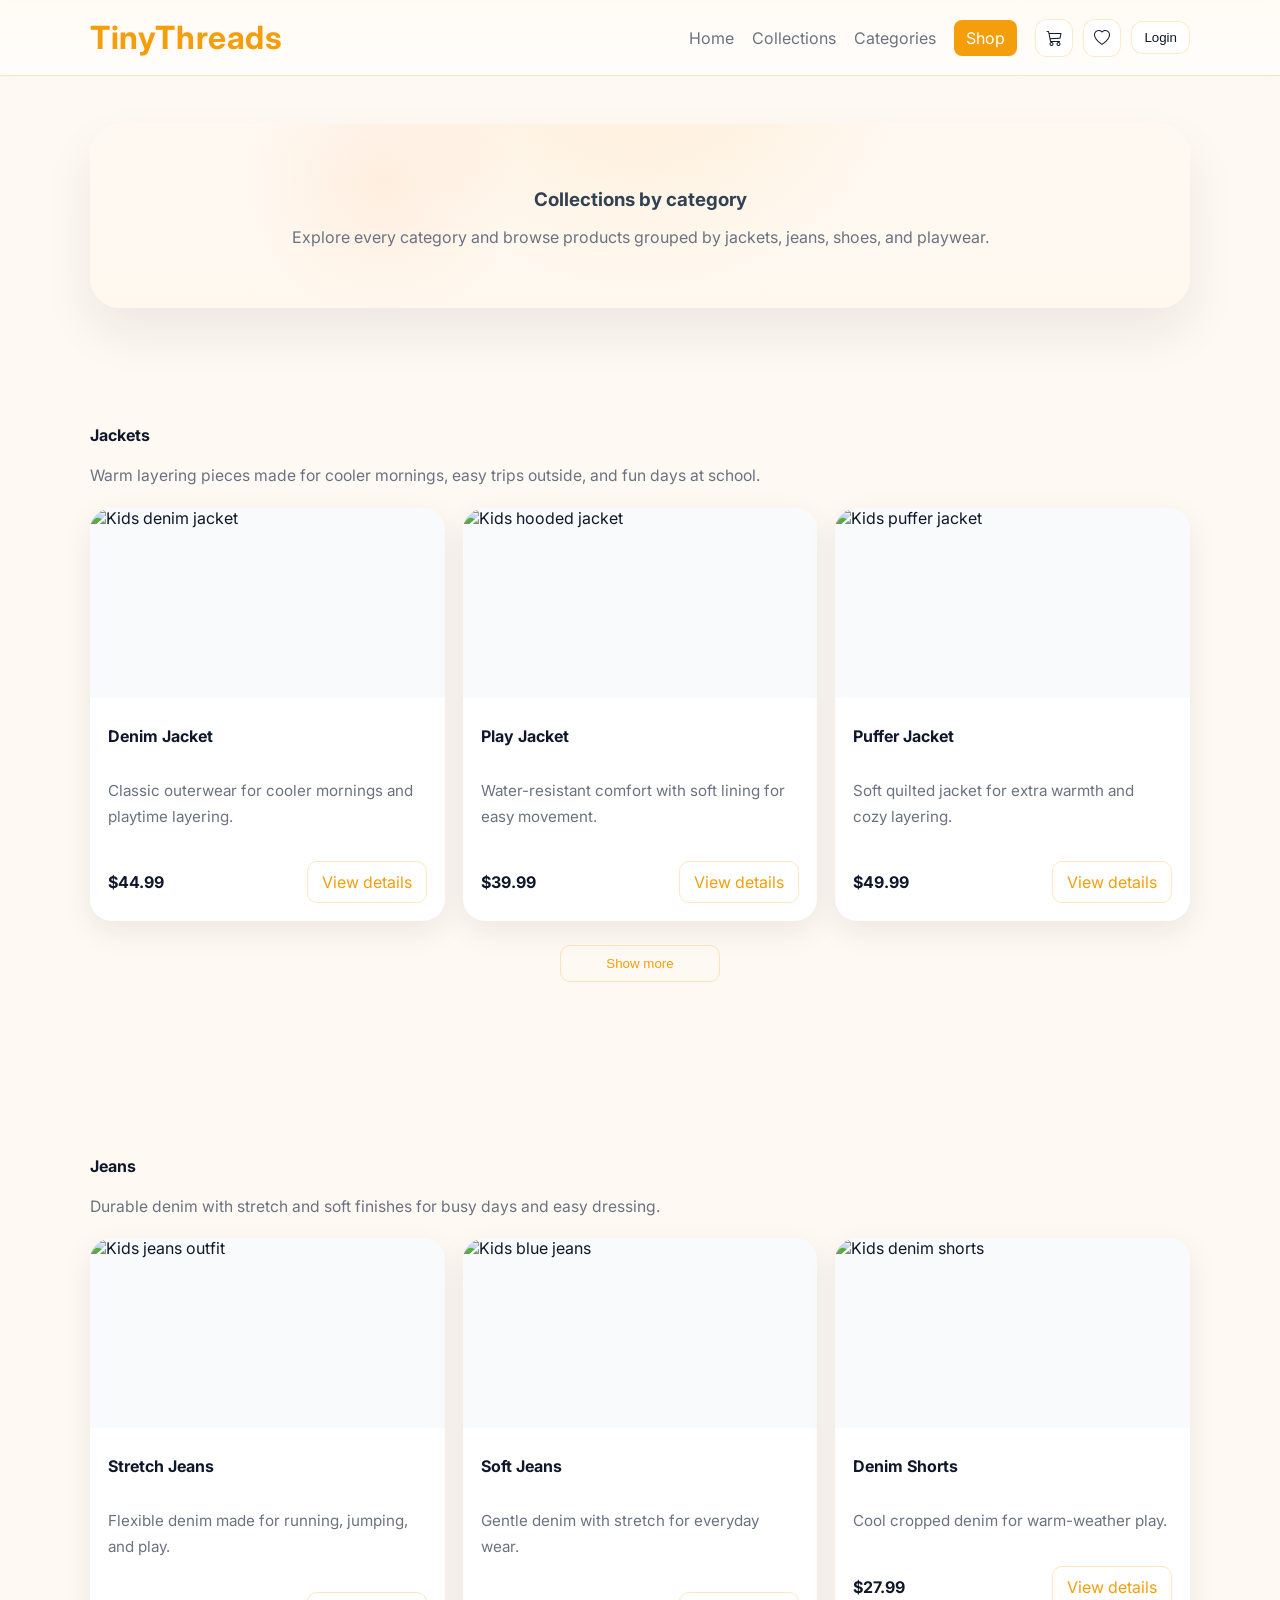
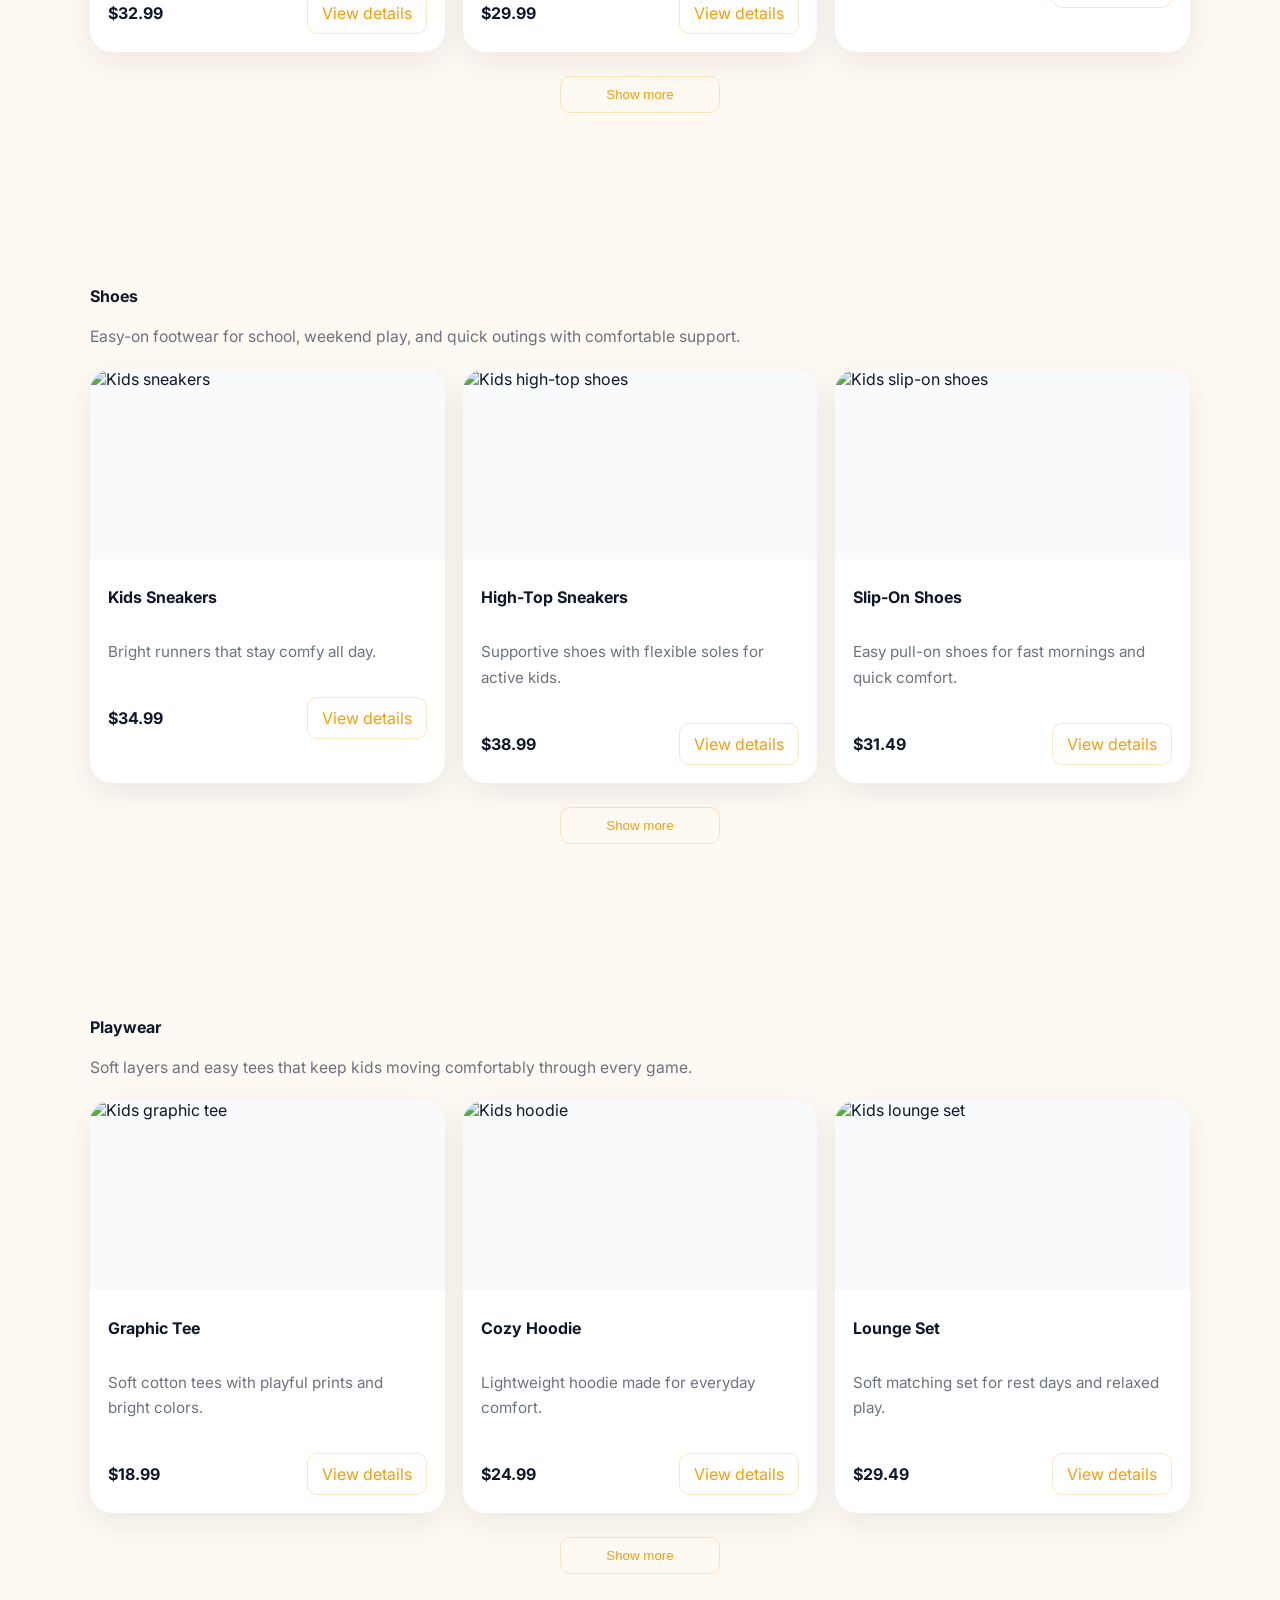
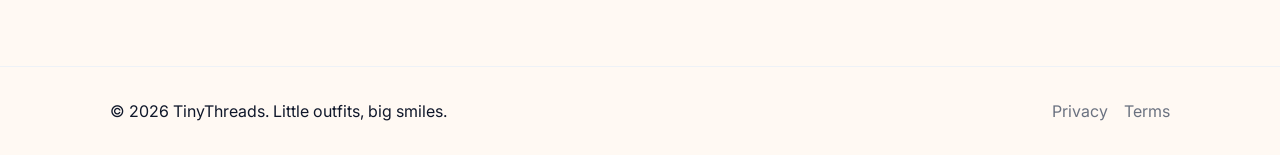
==== collections.html @ e45369ea "collections" ====
<!DOCTYPE html>
<html lang="en">
<head>
    <meta charset="UTF-8">
    <meta name="viewport" content="width=device-width, initial-scale=1.0">
    <title>TinyThreads | Collections</title>
    <link rel="preconnect" href="https://fonts.googleapis.com">
    <link rel="preconnect" href="https://fonts.gstatic.com" crossorigin>
    <link rel="stylesheet" href="styles.css">
    <link href="https://fonts.googleapis.com/css2?family=Inter:wght@300;400;600;700&display=swap" rel="stylesheet">
    <link rel="stylesheet" href="https://cdn.jsdelivr.net/npm/bootstrap-icons@1.11.3/font/bootstrap-icons.css">
</head>
<body>
    <header class="site-header">
        <div class="container header-inner">
            <h1 class="brand"><a href="index.html">TinyThreads</a></h1>
            <button class="nav-toggle" aria-controls="site-nav" aria-expanded="false" aria-label="Toggle menu">
                <span class="bar"></span>
                <span class="bar"></span>
                <span class="bar"></span>
            </button>
            <nav id="site-nav" class="nav" role="navigation">
                <a href="index.html">Home</a>
                <a href="collections.html">Collections</a>
                <a href="index.html#categories">Categories</a>
                <a href="index.html#contact" class="cta">Shop</a>
                <div class="nav-actions">
                    <button id="cartButton" class="icon-btn" type="button" aria-label="Open cart">
                        <i class="bi bi-cart3 icon" aria-hidden="true"></i>
                        <span class="badge" id="cartCount">0</span>
                    </button>
                    <button id="favoriteButton" class="icon-btn" type="button" aria-label="Open favorites">
                        <i class="bi bi-heart icon" aria-hidden="true"></i>
                        <span class="badge" id="favoriteCount">0</span>
                    </button>
                    <div class="auth-dropdown">
                        <button id="authButton" class="icon-btn" type="button" aria-label="Sign in" aria-haspopup="true" aria-expanded="false">
                            <span id="authLabel">Login</span>
                            <i class="bi bi-chevron-down dropdown-arrow hidden" id="authChevron" aria-hidden="true"></i>
                        </button>
                        <div id="authMenu" class="auth-menu hidden">
                            <button type="button" id="logoutNavButton" class="auth-menu-item">Logout</button>
                        </div>
                    </div>
                </div>
            </nav>
        </div>
    </header>
    <main>
        <section class="container section collection-hero">
            <div class="section-intro section-intro-center">
                <h3 class="section-title">Collections by category</h3>
                <p>Explore every category and browse products grouped by jackets, jeans, shoes, and playwear.</p>
            </div>
        </section>
        <section class="container section collection-category" id="jackets">
            <h4>Jackets</h4>
            <p class="category-description">Warm layering pieces made for cooler mornings, easy trips outside, and fun days at school.</p>
            <!-- <p class="category-note">Showing 3 of 4 best-selling jackets. Tap “Show more” to explore the full collection.</p> -->
            <div class="cards grid-3 category-grid" data-category="jackets">
                <article class="card collection-card">
                    <img loading="lazy" decoding="async" src="https://images.pexels.com/photos/37478758/pexels-photo-37478758.jpeg?auto=compress&cs=tinysrgb&w=900" alt="Kids denim jacket">
                    <h4>Denim Jacket</h4>
                    <p>Classic outerwear for cooler mornings and playtime layering.</p>
                    <div class="card-meta">
                        <strong>$44.99</strong>
                        <a href="details.html?id=denim-jacket" class="btn btn-outline">View details</a>
                    </div>
                </article>
                <article class="card collection-card">
                    <img loading="lazy" decoding="async" src="https://images.pexels.com/photos/2165137/pexels-photo-2165137.jpeg?auto=compress&cs=tinysrgb&w=900" alt="Kids hooded jacket">
                    <h4>Play Jacket</h4>
                    <p>Water-resistant comfort with soft lining for easy movement.</p>
                    <div class="card-meta">
                        <strong>$39.99</strong>
                        <a href="details.html?id=play-jacket" class="btn btn-outline">View details</a>
                    </div>
                </article>
                <article class="card collection-card">
                    <img loading="lazy" decoding="async" src="https://images.pexels.com/photos/1302442/pexels-photo-1302442.jpeg?auto=compress&cs=tinysrgb&w=900" alt="Kids puffer jacket">
                    <h4>Puffer Jacket</h4>
                    <p>Soft quilted jacket for extra warmth and cozy layering.</p>
                    <div class="card-meta">
                        <strong>$49.99</strong>
                        <a href="details.html?id=puffer-jacket" class="btn btn-outline">View details</a>
                    </div>
                </article>
                <article class="card collection-card hidden-card">
                    <img loading="lazy" decoding="async" src="https://images.pexels.com/photos/6033056/pexels-photo-6033056.jpeg?auto=compress&cs=tinysrgb&w=900" alt="Kids rain jacket">
                    <h4>Rain Jacket</h4>
                    <p>Lightweight, splash-proof jacket for damp weather fun.</p>
                    <div class="card-meta">
                        <strong>$42.99</strong>
                        <a href="details.html?id=rain-jacket" class="btn btn-outline">View details</a>
                    </div>
                </article>
            </div>
            <div class="section-footer">
                <button class="btn btn-outline toggle-category" data-target="jackets">Show more</button>
            </div>
        </section>
        <section class="container section collection-category" id="jeans">
            <h4>Jeans</h4>
            <p class="category-description">Durable denim with stretch and soft finishes for busy days and easy dressing.</p>
            <!-- <p class="category-note">Showing 3 of 4 jeans picks. Use “Show more” to see the full denim lineup.</p> -->
            <div class="cards grid-3 category-grid" data-category="jeans">
                <article class="card collection-card">
                    <img loading="lazy" decoding="async" src="https://images.pexels.com/photos/17839401/pexels-photo-17839401.jpeg?auto=compress&cs=tinysrgb&w=900" alt="Kids jeans outfit">
                    <h4>Stretch Jeans</h4>
                    <p>Flexible denim made for running, jumping, and play.</p>
                    <div class="card-meta">
                        <strong>$32.99</strong>
                        <a href="details.html?id=stretch-jeans" class="btn btn-outline">View details</a>
                    </div>
                </article>
                <article class="card collection-card">
                    <img loading="lazy" decoding="async" src="https://images.pexels.com/photos/2886821/pexels-photo-2886821.jpeg?auto=compress&cs=tinysrgb&w=900" alt="Kids blue jeans">
                    <h4>Soft Jeans</h4>
                    <p>Gentle denim with stretch for everyday wear.</p>
                    <div class="card-meta">
                        <strong>$29.99</strong>
                        <a href="details.html?id=soft-jeans" class="btn btn-outline">View details</a>
                    </div>
                </article>
                <article class="card collection-card hidden-card">
                    <img loading="lazy" decoding="async" src="https://images.pexels.com/photos/1662631/pexels-photo-1662631.jpeg?auto=compress&cs=tinysrgb&w=900" alt="Kids slim jeans">
                    <h4>Slim Jeans</h4>
                    <p>Neat fit denim with a soft waistband for extra comfort.</p>
                    <div class="card-meta">
                        <strong>$33.50</strong>
                        <a href="details.html?id=slim-jeans" class="btn btn-outline">View details</a>
                    </div>
                </article>
                <article class="card collection-card">
                    <img loading="lazy" decoding="async" src="https://images.pexels.com/photos/1239301/pexels-photo-1239301.jpeg?auto=compress&cs=tinysrgb&w=900" alt="Kids denim shorts">
                    <h4>Denim Shorts</h4>
                    <p>Cool cropped denim for warm-weather play.</p>
                    <div class="card-meta">
                        <strong>$27.99</strong>
                        <a href="details.html?id=denim-shorts" class="btn btn-outline">View details</a>
                    </div>
                </article>
            </div>
            <div class="section-footer">
                <button class="btn btn-outline toggle-category" data-target="jeans">Show more</button>
            </div>
        </section>
        <section class="container section collection-category" id="shoes">
            <h4>Shoes</h4>
            <p class="category-description">Easy-on footwear for school, weekend play, and quick outings with comfortable support.</p>
            <!-- <p class="category-note">Showing 3 of 4 favorite shoes. Tap “Show more” to view the rest.</p> -->
            <div class="cards grid-3 category-grid" data-category="shoes">
                <article class="card collection-card">
                    <img loading="lazy" decoding="async" src="https://images.pexels.com/photos/20406227/pexels-photo-20406227.jpeg?auto=compress&cs=tinysrgb&w=900" alt="Kids sneakers">
                    <h4>Kids Sneakers</h4>
                    <p>Bright runners that stay comfy all day.</p>
                    <div class="card-meta">
                        <strong>$34.99</strong>
                        <a href="details.html?id=kids-sneakers" class="btn btn-outline">View details</a>
                    </div>
                </article>
                <article class="card collection-card">
                    <img loading="lazy" decoding="async" src="https://images.pexels.com/photos/2816486/pexels-photo-2816486.jpeg?auto=compress&cs=tinysrgb&w=900" alt="Kids high-top shoes">
                    <h4>High-Top Sneakers</h4>
                    <p>Supportive shoes with flexible soles for active kids.</p>
                    <div class="card-meta">
                        <strong>$38.99</strong>
                        <a href="details.html?id=high-top-sneakers" class="btn btn-outline">View details</a>
                    </div>
                </article>
                <article class="card collection-card">
                    <img loading="lazy" decoding="async" src="https://images.pexels.com/photos/2529148/pexels-photo-2529148.jpeg?auto=compress&cs=tinysrgb&w=900" alt="Kids slip-on shoes">
                    <h4>Slip-On Shoes</h4>
                    <p>Easy pull-on shoes for fast mornings and quick comfort.</p>
                    <div class="card-meta">
                        <strong>$31.49</strong>
                        <a href="details.html?id=slip-on-shoes" class="btn btn-outline">View details</a>
                    </div>
                </article>
                <article class="card collection-card hidden-card">
                    <img loading="lazy" decoding="async" src="https://images.pexels.com/photos/15745334/pexels-photo-15745334.jpeg?auto=compress&cs=tinysrgb&w=900" alt="Kids sports shoes">
                    <h4>Sport Shoes</h4>
                    <p>Breathable mesh runners made for playground energy.</p>
                    <div class="card-meta">
                        <strong>$36.99</strong>
                        <a href="details.html?id=sport-shoes" class="btn btn-outline">View details</a>
                    </div>
                </article>
            </div>
            <div class="section-footer">
                <button class="btn btn-outline toggle-category" data-target="shoes">Show more</button>
            </div>
        </section>
        <section class="container section collection-category" id="playwear">
            <h4>Playwear</h4>
            <p class="category-description">Soft layers and easy tees that keep kids moving comfortably through every game.</p>
            <!-- <p class="category-note">Showing 3 of 4 cozy playwear pieces. Tap “Show more” to explore more styles.</p> -->
            <div class="cards grid-3 category-grid" data-category="playwear">
                <article class="card collection-card">
                    <img loading="lazy" decoding="async" src="https://images.pexels.com/photos/1184946/pexels-photo-1184946.jpeg?auto=compress&cs=tinysrgb&w=900" alt="Kids graphic tee">
                    <h4>Graphic Tee</h4>
                    <p>Soft cotton tees with playful prints and bright colors.</p>
                    <div class="card-meta">
                        <strong>$18.99</strong>
                        <a href="details.html?id=graphic-tee" class="btn btn-outline">View details</a>
                    </div>
                </article>
                <article class="card collection-card">
                    <img loading="lazy" decoding="async" src="https://images.pexels.com/photos/1556710/pexels-photo-1556710.jpeg?auto=compress&cs=tinysrgb&w=900" alt="Kids hoodie">
                    <h4>Cozy Hoodie</h4>
                    <p>Lightweight hoodie made for everyday comfort.</p>
                    <div class="card-meta">
                        <strong>$24.99</strong>
                        <a href="details.html?id=cozy-hoodie" class="btn btn-outline">View details</a>
                    </div>
                </article>
                <article class="card collection-card">
                    <img loading="lazy" decoding="async" src="https://images.pexels.com/photos/16137094/pexels-photo-16137094.jpeg?auto=compress&cs=tinysrgb&w=900" alt="Kids lounge set">
                    <h4>Lounge Set</h4>
                    <p>Soft matching set for rest days and relaxed play.</p>
                    <div class="card-meta">
                        <strong>$29.49</strong>
                        <a href="details.html?id=lounge-set" class="btn btn-outline">View details</a>
                    </div>
                </article>
                <article class="card collection-card hidden-card">
                    <img loading="lazy" decoding="async" src="https://images.pexels.com/photos/3888308/pexels-photo-3888308.jpeg?auto=compress&cs=tinysrgb&w=900" alt="Kids joggers">
                    <h4>Joggers</h4>
                    <p>Stretchy joggers designed for endless play and calm comfort.</p>
                    <div class="card-meta">
                        <strong>$22.99</strong>
                        <a href="details.html?id=joggers" class="btn btn-outline">View details</a>
                    </div>
                </article>
            </div>
            <div class="section-footer">
                <button class="btn btn-outline toggle-category" data-target="playwear">Show more</button>
            </div>
        </section>
        <div id="cartOverlay" class="cart-overlay hidden">
            <div id="cartBackdrop" class="cart-overlay-backdrop"></div>
            <div class="cart-card">
                <div class="cart-header">
                    <div>
                        <span class="eyebrow">Your cart</span>
                        <h3>Shopping bag</h3>
                    </div>
                    <button class="btn btn-outline" type="button" id="closeCart" aria-label="Close cart">
                        <i class="bi bi-x-lg" aria-hidden="true"></i>
                    </button>
                </div>
                <div id="cartItems" class="cart-items">
                    <p class="empty-cart">Your cart is empty. Add something fun!</p>
                </div>
                <div class="cart-footer hidden" id="cartFooter">
                    <div class="cart-total">
                        <span>Total</span>
                        <strong id="cartTotal">$0.00</strong>
                    </div>
                    <div class="cart-actions">
                        <button class="btn btn-outline" type="button" id="deleteAllButton">Delete all</button>
                        <button class="btn btn-primary" type="button" id="checkoutButton">Checkout</button>
                    </div>
                </div>
            </div>
        </div>

        <div id="favoritesOverlay" class="favorites-overlay hidden">
            <div id="favoritesBackdrop" class="cart-overlay-backdrop"></div>
            <div class="favorites-card">
                <div class="cart-header">
                    <div>
                        <span class="eyebrow">Saved items</span>
                        <h3>Favorites</h3>
                    </div>
                    <button class="btn btn-outline" type="button" id="closeFavorites" aria-label="Close favorites">
                        <i class="bi bi-x-lg" aria-hidden="true"></i>
                    </button>
                </div>
                <div id="favoritesItems" class="cart-items">
                    <p class="empty-cart">No favorites yet. Save an item you love.</p>
                </div>
            </div>
        </div>
    </main>
    <footer class="site-footer">
        <div class="container footer-inner">
            <p>&copy; 2026 TinyThreads. Little outfits, big smiles.</p>
            <nav class="footer-nav">
                <a href="index.html#privacy">Privacy</a>
                <a href="index.html#terms">Terms</a>
            </nav>
        </div>
    </footer>
    <script>
        // Mobile nav toggle
        (function(){
            const toggle = document.querySelector('.nav-toggle');
            const nav = document.getElementById('site-nav');
            if(!toggle || !nav) return;

            function setOpen(isOpen){
                nav.classList.toggle('open', isOpen);
                toggle.setAttribute('aria-expanded', String(!!isOpen));
            }

            toggle.addEventListener('click', function(e){
                e.stopPropagation();
                setOpen(!nav.classList.contains('open'));
            });

            nav.addEventListener('click', function(e){ if(e.target.tagName === 'A') setOpen(false); });
            document.addEventListener('click', function(e){ if(!nav.classList.contains('open')) return; if(!nav.contains(e.target) && !toggle.contains(e.target)) setOpen(false); });
            document.addEventListener('keydown', function(e){ if(e.key === 'Escape') setOpen(false); });
        })();

        const categoryButtons = document.querySelectorAll('.toggle-category');
        categoryButtons.forEach(button => {
            const target = button.dataset.target;
            const cards = document.querySelectorAll(`#${target} .hidden-card`);
            if(!cards.length){ button.style.display = 'none'; return; }
            button.setAttribute('aria-expanded', 'false');
            button.addEventListener('click', () => {
                const expanded = button.classList.toggle('expanded');
                cards.forEach(card => card.classList.toggle('hidden-card', !expanded));
                button.textContent = expanded ? 'Show less' : 'Show more';
                button.setAttribute('aria-expanded', String(expanded));
            });
        });

        (function(){
            const cartButton = document.getElementById('cartButton');
            const favoriteButton = document.getElementById('favoriteButton');
            const cartCount = document.getElementById('cartCount');
            const favoriteCount = document.getElementById('favoriteCount');
            const cartOverlay = document.getElementById('cartOverlay');
            const favoritesOverlay = document.getElementById('favoritesOverlay');
            const cartBackdrop = document.getElementById('cartBackdrop');
            const favoritesBackdrop = document.getElementById('favoritesBackdrop');
            const closeCart = document.getElementById('closeCart');
            const closeFavorites = document.getElementById('closeFavorites');
            const cartItems = document.getElementById('cartItems');
            const favoritesItems = document.getElementById('favoritesItems');
            const cartFooter = document.getElementById('cartFooter');
            const cartTotal = document.getElementById('cartTotal');
            const checkoutButton = document.getElementById('checkoutButton');
            const deleteAllButton = document.getElementById('deleteAllButton');
            const addCartButtons = Array.from(document.querySelectorAll('.add-cart-btn'));
            const favoriteButtons = Array.from(document.querySelectorAll('.favorite-btn'));
            const authButton = document.getElementById('authButton');
            const authMenu = document.getElementById('authMenu');
            const authChevron = document.getElementById('authChevron');
            const logoutNavButton = document.getElementById('logoutNavButton');
            const authLabel = document.getElementById('authLabel');

            const STORAGE_USER = 'tinythreadsUser';
            const STORAGE_CART = 'tinythreadsCartByUser';
            const STORAGE_FAVORITES = 'tinythreadsFavoritesByUser';
            const STORAGE_USERS = 'tinythreadsUsers';

            let currentUser = JSON.parse(localStorage.getItem(STORAGE_USER) || 'null');
            let cartMap = JSON.parse(localStorage.getItem(STORAGE_CART) || '{}');
            let favoriteMap = JSON.parse(localStorage.getItem(STORAGE_FAVORITES) || '{}');
            let cart = currentUser ? (cartMap[currentUser.email] || {}) : {};
            let favorites = currentUser ? (favoriteMap[currentUser.email] || {}) : {};
            let users = JSON.parse(localStorage.getItem(STORAGE_USERS) || '{}');

            function saveState(){
                if(currentUser){
                    cartMap[currentUser.email] = cart;
                    favoriteMap[currentUser.email] = favorites;
                }
                localStorage.setItem(STORAGE_USER, JSON.stringify(currentUser));
                localStorage.setItem(STORAGE_CART, JSON.stringify(cartMap));
                localStorage.setItem(STORAGE_FAVORITES, JSON.stringify(favoriteMap));
                localStorage.setItem(STORAGE_USERS, JSON.stringify(users));
                updateCartButtons();
                updateFavoriteButtons();
                updateFavoriteCount();
                if(cartOverlay && !cartOverlay.classList.contains('hidden')){
                    renderCart();
                }
            }

            function formatMoney(value){ return '$' + Number(value).toFixed(2); }

            function updateCartCount(){
                const total = Object.values(cart).reduce((sum, item) => sum + item.quantity, 0);
                if(cartCount){ cartCount.textContent = total; cartCount.style.display = total ? 'inline-flex' : 'none'; }
            }

            function updateCartButtons(){
                addCartButtons.forEach(button => {
                    const article = button.closest('[data-item]');
                    const name = article ? article.dataset.item : null;
                    if(currentUser && name && cart[name] && cart[name].quantity > 0){
                        button.disabled = true;
                        button.textContent = 'Added';
                    } else {
                        button.disabled = false;
                        button.textContent = 'Add to Cart';
                    }
                });
            }

            function updateFavoriteCount(){
                const total = Object.keys(favorites).length;
                if(favoriteCount){ favoriteCount.textContent = total; favoriteCount.style.display = total ? 'inline-flex' : 'none'; }
            }

            function updateFavoriteButtons(){
                favoriteButtons.forEach(button => {
                    const article = button.closest('[data-item]');
                    const name = article ? article.dataset.item : null;
                    const isFavorite = currentUser && name && favorites[name];
                    button.classList.toggle('active', !!isFavorite);
                    button.setAttribute('aria-pressed', String(!!isFavorite));
                    const icon = button.querySelector('.favorite-icon');
                    if(icon){ icon.className = isFavorite ? 'bi bi-heart-fill favorite-icon' : 'bi bi-heart favorite-icon'; }
                });
            }

            function renderCart(){
                if(!cartItems || !cartFooter || !cartTotal) return;
                const entries = Object.values(cart);
                cartItems.innerHTML = '';
                if(!entries.length){
                    cartItems.innerHTML = '<p class="empty-cart">Your cart is empty. Add something fun!</p>';
                    cartFooter.classList.add('hidden');
                    return;
                }
                let total = 0;
                entries.forEach(item => {
                    total += item.price * item.quantity;
                    const row = document.createElement('div');
                    row.className = 'cart-row';
                    row.innerHTML = `
                        <div>
                            <strong>${item.name}</strong>
                            <p>${item.quantity} × ${formatMoney(item.price)}</p>
                        </div>
                        <div class="cart-row-actions">
                            <button type="button" class="btn btn-outline cart-decrease" data-item="${item.name}" aria-label="Decrease quantity">
                                <i class="bi bi-dash-lg" aria-hidden="true"></i>
                            </button>
                            <span>${item.quantity}</span>
                            <button type="button" class="btn btn-outline cart-increase" data-item="${item.name}" aria-label="Increase quantity">
                                <i class="bi bi-plus-lg" aria-hidden="true"></i>
                            </button>
                            <button type="button" class="btn btn-outline cart-delete" data-item="${item.name}" aria-label="Remove item">
                                <i class="bi bi-trash3" aria-hidden="true"></i>
                            </button>
                        </div>
                    `;
                    cartItems.appendChild(row);
                });
                cartTotal.textContent = formatMoney(total);
                cartFooter.classList.remove('hidden');
                cartItems.querySelectorAll('.cart-decrease').forEach(b => b.addEventListener('click', () => adjustQty(b.dataset.item, -1)));
                cartItems.querySelectorAll('.cart-increase').forEach(b => b.addEventListener('click', () => adjustQty(b.dataset.item, 1)));
                cartItems.querySelectorAll('.cart-delete').forEach(b => b.addEventListener('click', () => removeItem(b.dataset.item)));
            }

            function renderFavorites(){
                if(!favoritesItems) return;
                const entries = Object.values(favorites);
                favoritesItems.innerHTML = '';
                if(!entries.length){
                    favoritesItems.innerHTML = '<p class="empty-cart">No favorites yet. Save an item you love.</p>';
                    return;
                }
                entries.forEach(item => {
                    const row = document.createElement('div');
                    row.className = 'favorite-row';
                    row.innerHTML = `
                        <div>
                            <strong>${item.name}</strong>
                            <p>${formatMoney(item.price)}</p>
                        </div>
                        <button type="button" class="btn btn-outline favorite-remove" data-item="${item.name}" aria-label="Remove favorite">
                            <i class="bi bi-heart-fill" aria-hidden="true"></i>
                        </button>
                    `;
                    favoritesItems.appendChild(row);
                });
                favoritesItems.querySelectorAll('.favorite-remove').forEach(b => b.addEventListener('click', () => removeFavorite(b.dataset.item)));
            }

            function adjustQty(name, delta){
                if(!cart[name]) return;
                cart[name].quantity += delta;
                if(cart[name].quantity < 1) delete cart[name];
                saveState(); updateCartCount(); renderCart();
            }

            function removeItem(name){
                if(!cart[name]) return;
                delete cart[name];
                saveState(); updateCartCount(); renderCart();
            }

            function clearCart(){
                cart = {};
                saveState(); updateCartCount(); renderCart();
            }

            function removeFavorite(name){
                if(!favorites[name]) return;
                delete favorites[name];
                saveState(); renderFavorites(); updateFavoriteCount(); updateFavoriteButtons();
            }

            function toggleFavorite(name, price){
                if(!currentUser){ window.location.href = 'login.html'; return; }
                if(favorites[name]){ delete favorites[name]; } else { favorites[name] = { name, price }; }
                saveState(); updateFavoriteCount(); updateFavoriteButtons(); renderFavorites();
            }

            function openCart(){ if(cartOverlay){ renderCart(); cartOverlay.classList.remove('hidden'); cartOverlay.classList.add('show'); } }
            function closeCartOverlay(){ if(cartOverlay){ cartOverlay.classList.add('hidden'); cartOverlay.classList.remove('show'); } }
            function openFavorites(){ if(favoritesOverlay){ renderFavorites(); favoritesOverlay.classList.remove('hidden'); favoritesOverlay.classList.add('show'); } }
            function closeFavoritesOverlay(){ if(favoritesOverlay){ favoritesOverlay.classList.add('hidden'); favoritesOverlay.classList.remove('show'); } }

            function closeAuthMenu(){ if(authMenu){ authMenu.classList.add('hidden'); }
                if(authButton){ authButton.setAttribute('aria-expanded', 'false'); }
            }

            function updateAuthNav(){
                if(currentUser){
                    const userName = currentUser.name || currentUser.email.split('@')[0];
                    authLabel.textContent = `Welcome, ${userName}`;
                    authButton.setAttribute('aria-label', `Account menu for ${userName}`);
                    authChevron.classList.remove('hidden');
                } else {
                    authLabel.textContent = 'Login';
                    authButton.setAttribute('aria-label', 'Sign in');
                    authChevron.classList.add('hidden');
                    closeAuthMenu();
                }
                updateCartButtons();
                updateFavoriteButtons();
                updateFavoriteCount();
                renderFavorites();
            }

            authButton.addEventListener('click', (event) => {
                event.stopPropagation();
                if(!currentUser){ window.location.href = 'login.html'; return; }
                authMenu.classList.toggle('hidden');
                authButton.setAttribute('aria-expanded', authMenu.classList.contains('hidden') ? 'false' : 'true');
            });

            logoutNavButton.addEventListener('click', () => {
                if(currentUser){ cartMap[currentUser.email] = cart; favoriteMap[currentUser.email] = favorites; }
                currentUser = null; cart = {}; favorites = {};
                saveState(); updateAuthNav(); updateCartCount(); updateFavoriteCount();
                closeAuthMenu(); closeFavoritesOverlay();
                window.location.href = 'login.html';
            });

            document.addEventListener('click', function(event){
                if(currentUser && authMenu && !authMenu.classList.contains('hidden') && !event.target.closest('.auth-dropdown')){
                    closeAuthMenu();
                }
            });

            cartButton.addEventListener('click', () => { if(cartOverlay && cartOverlay.classList.contains('show')){ closeCartOverlay(); } else { openCart(); } });
            favoriteButton.addEventListener('click', () => { if(!currentUser){ window.location.href = 'login.html'; return; } if(favoritesOverlay && favoritesOverlay.classList.contains('show')){ closeFavoritesOverlay(); } else { openFavorites(); } });
            if(closeCart){ closeCart.addEventListener('click', closeCartOverlay); }
            if(closeFavorites){ closeFavorites.addEventListener('click', closeFavoritesOverlay); }
            if(cartBackdrop){ cartBackdrop.addEventListener('click', closeCartOverlay); }
            if(favoritesBackdrop){ favoritesBackdrop.addEventListener('click', closeFavoritesOverlay); }
            document.addEventListener('keydown', function(e){ if(e.key === 'Escape'){ closeCartOverlay(); closeFavoritesOverlay(); } });
            if(checkoutButton){ checkoutButton.addEventListener('click', () => { if(!Object.keys(cart).length) return; cart = {}; saveState(); updateCartCount(); renderCart(); closeCartOverlay(); }); }
            if(deleteAllButton){ deleteAllButton.addEventListener('click', () => { if(!Object.keys(cart).length) return; clearCart(); }); }

            addCartButtons.forEach(button => {
                button.addEventListener('click', function(){
                    if(!currentUser){ window.location.href = 'login.html'; return; }
                    const article = button.closest('[data-item]');
                    if(!article) return;
                    const name = article.dataset.item;
                    const price = Number(article.dataset.price || 0);
                    if(cart[name]){ cart[name].quantity += 1; } else { cart[name] = { name, price, quantity: 1 }; }
                    saveState(); updateCartCount(); updateCartButtons(); renderCart();
                });
            });

            favoriteButtons.forEach(button => {
                button.addEventListener('click', function(){
                    const article = button.closest('[data-item]');
                    if(!article) return;
                    toggleFavorite(article.dataset.item, Number(article.dataset.price || 0));
                });
            });

            updateCartCount();
            updateFavoriteCount();
            updateFavoriteButtons();
            updateAuthNav();
        })();
    </script>
</body>
</html>
---- styles.css ----
:root{
  --bg:#fff9f3;
  --accent:#f59e0b;
  --muted:#6b7280;
  --container:1100px;
  --radius:14px;
  font-family: Inter, system-ui, -apple-system, 'Segoe UI', Roboto, 'Helvetica Neue', Arial;
}
*{box-sizing:border-box}
html,body{height:100%;margin:0;background:var(--bg);color:#0f172a}
.container{max-width:var(--container);margin:0 auto;padding:0 20px}
.site-header{background:linear-gradient(180deg, rgba(255,250,244,0.95), rgba(255,255,255,0.7));backdrop-filter:blur(4px);position:sticky;top:0;z-index:40;border-bottom:1px solid #fde4c5}
.header-inner{display:flex;align-items:center;justify-content:space-between;padding:18px 0}
.brand{margin:0;font-weight:700;color:var(--accent);letter-spacing:0.6px}
.nav{display:flex;align-items:center}
.nav a{margin-left:18px;color:var(--muted);text-decoration:none;transition:color 0.25s ease}
.nav a:hover{color:#0f172a}
.nav a.cta{background:var(--accent);color:#fff;padding:8px 12px;border-radius:8px}
.nav a.cta:hover{background:#f79e26}

.nav-actions{display:flex;align-items:center;gap:10px;margin-left:18px}
.auth-dropdown{position:relative}
.auth-menu{position:absolute;right:0;top:calc(100% + 8px);background:#fff;border:1px solid rgba(15,23,42,0.12);border-radius:16px;box-shadow:0 18px 40px rgba(15,23,42,0.12);min-width:180px;overflow:hidden;z-index:50}
.auth-menu.hidden{display:none}
.auth-menu-item{display:block;width:100%;text-align:left;padding:12px 16px;border:none;background:none;color:#0f172a;cursor:pointer;font-size:0.95rem}
.auth-menu-item:hover{background:rgba(245,158,11,0.12)}
.icon-btn{display:inline-flex;align-items:center;justify-content:center;gap:8px;padding:8px 12px;border:1px solid rgba(245,158,11,0.22);border-radius:12px;background:#fff;color:#0f172a;cursor:pointer;transition:transform 0.2s ease,background 0.2s ease}
.icon-btn:hover{background:#fffbf5;transform:translateY(-1px)}
.icon, .dropdown-arrow{display:inline-flex;align-items:center;justify-content:center;font-size:1rem;line-height:1}
.badge{display:inline-flex;align-items:center;justify-content:center;width:22px;height:22px;font-size:0.8rem;border-radius:999px;background:var(--accent);color:#fff}
#cartButton{position:relative}
#cartButton{position:relative;width:38px;height:38px;padding:0;gap:0}
#cartButton .badge{position:absolute;top:0;right:0;transform:translate(30%,-30%);width:18px;height:18px;font-size:0.72rem;padding:0;}
#favoriteButton{position:relative}
#favoriteButton{position:relative;width:38px;height:38px;padding:0;gap:0}
#favoriteButton .badge{position:absolute;top:0;right:0;transform:translate(30%,-30%);width:18px;height:18px;font-size:0.72rem;padding:0;}
.cart-row-actions{display:flex;align-items:center;gap:8px;flex-wrap:wrap}
.cart-actions{display:flex;justify-content:flex-end;gap:10px;flex-wrap:wrap}
.cart-delete{border-color:rgba(220,38,38,0.25);color:#dc2626}
.cart-delete:hover{background:rgba(220,38,38,0.12);border-color:rgba(220,38,38,0.35)}

/* mobile toggle button (hidden on large screens) */
.nav-toggle{display:none;border:0;background:transparent;padding:8px;margin-left:8px;cursor:pointer}
.nav-toggle .bar{display:block;width:20px;height:2px;background:var(--accent);margin:4px 0;border-radius:2px}

.hero{padding:56px 0;background:linear-gradient(135deg,#fff5f0,#fff7eb)}
.hero-inner{display:grid;grid-template-columns:1.1fr 0.9fr;gap:32px;align-items:center}
.hero-copy{display:flex;flex-direction:column;gap:18px}
.hero-copy .eyebrow{display:inline-flex;text-transform:uppercase;letter-spacing:0.18em;font-size:0.78rem;color:#ea580c;margin-bottom:6px}
.hero-copy h2{margin:0;font-size:clamp(2rem,3.4vw,3.2rem);line-height:1.05}
.hero-copy p{margin:0;color:var(--muted);font-size:1rem;line-height:1.8;max-width:560px}
.hero-ctas{display:flex;flex-wrap:wrap;gap:12px;margin-top:8px}
.hero-stats{display:flex;gap:22px;flex-wrap:wrap;margin-top:24px}
.hero-stats div{display:flex;flex-direction:column;gap:6px}
.hero-stats strong{font-size:1.2rem;color:#0f172a}
.hero-slider{position:relative;border-radius:28px;overflow:hidden;box-shadow:0 25px 50px rgba(15,23,42,0.12);transition:transform 0.35s ease, box-shadow 0.35s ease}
.hero-slider:hover{transform:translateY(-4px);box-shadow:0 30px 60px rgba(15,23,42,0.16)}
.carousel{position:relative;overflow:hidden;min-height:420px;background:#fff;touch-action:pan-y}
.slide{position:absolute;inset:0;opacity:0;visibility:hidden;transition:opacity 0.45s ease;pointer-events:none}
.slide.active{opacity:1;visibility:visible;pointer-events:auto}
.slide img{width:100%;height:420px;object-fit:cover;display:block;transition:transform 0.4s ease;will-change:transform,opacity}
.slide:hover img{transform:scale(1.04)}
.slide-caption{position:absolute;left:0;right:0;bottom:0;padding:24px;background:linear-gradient(180deg,transparent,rgba(15,23,42,0.7));color:#fff}
.slide-caption p{margin:0 0 8px;font-size:0.95rem;letter-spacing:0.04em;text-transform:uppercase;opacity:.9}
.slide-caption h3{margin:0;font-size:clamp(1.4rem,2vw,1.8rem)}
.carousel-controls{position:absolute;top:50%;left:18px;right:18px;display:flex;justify-content:space-between;transform:translateY(-50%)}
.carousel-btn{width:44px;height:44px;border-radius:50%;border:none;background:rgba(255,255,255,0.85);color:#0f172a;font-size:1.25rem;cursor:pointer;display:flex;align-items:center;justify-content:center;box-shadow:0 10px 24px rgba(15,23,42,0.12);transition:transform 0.25s ease, background 0.25s ease}
.carousel-btn:hover{background:#fff;transform:scale(1.05)}
.carousel-dots{position:absolute;left:50%;bottom:18px;transform:translateX(-50%);display:flex;gap:10px}
.dot{width:12px;height:12px;border-radius:50%;border:1px solid rgba(255,255,255,0.9);background:rgba(255,255,255,0.55);cursor:pointer;transition:transform 0.2s ease, background 0.2s ease}
.dot.active{background:#fff;transform:scale(1.1)}

.section{padding:56px 0}
.section-title{margin:0 0 12px}
.section-intro{max-width:700px;margin-bottom:30px; color:#334155}
.section-intro p{margin:10px 0 0;color:var(--muted);font-size:1rem;line-height:1.8}
.section-footer{margin-top:24px}
.cards{display:grid;grid-template-columns:repeat(3,minmax(0,1fr));gap:18px}
.card{background:#fff;border-radius:22px;box-shadow:0 10px 30px rgba(15,23,42,0.08);overflow:hidden;transition:transform 0.35s ease,box-shadow 0.35s ease}
.card:hover{transform:translateY(-6px);box-shadow:0 20px 45px rgba(15,23,42,0.12)}
.card img{width:100%;height:190px;object-fit:cover;display:block;transition:transform 0.5s ease}
.card:hover img{transform:scale(1.05)}
.card h4{margin:14px 18px 6px}
.card p{margin:0 18px 18px;color:var(--muted);font-size:0.95rem;line-height:1.7}
.card-meta{display:flex;align-items:center;justify-content:space-between;gap:12px;padding:0 18px 18px}
.card-meta strong{color:#0f172a}
.card-actions{display:flex;align-items:center;gap:8px;flex-wrap:wrap}
.favorite-btn{display:inline-flex;align-items:center;justify-content:center;width:38px;height:38px;padding:0;border-radius:10px;color:#6b7280;background:#fff;line-height:1}
.favorite-btn.active{color:#ef4444;border-color:rgba(239,68,68,0.25);background:rgba(255,241,242,0.95)}
.favorite-btn .favorite-icon{font-size:1rem;line-height:1;vertical-align:middle}
/* Large screen: perfectly center Bootstrap Icon glyph in all cards */
@media (min-width:901px){
  .card .favorite-btn,
  .category-card .favorite-btn{display:inline-flex;align-items:center;justify-content:center;width:38px;height:38px;padding:0;font-size:0;line-height:1}
  .card .favorite-btn .favorite-icon,
  .category-card .favorite-btn .favorite-icon{display:inline-block;font-size:1rem;line-height:1;width:1rem;height:1rem;vertical-align:top}
  #favoriteButton .icon{display:inline-flex;align-items:center;justify-content:center;line-height:1;font-size:1rem}
}

.grid-4{grid-template-columns:repeat(4,minmax(0,1fr));}
.grid-3{grid-template-columns:repeat(3,minmax(0,1fr));}
.category-grid{display:grid;grid-template-columns:repeat(3,minmax(0,1fr));gap:18px}
.collection-card{display:flex;flex-direction:column;gap:14px}
  .collection-card img{width:100%;height:190px;object-fit:contain;object-position:center;display:block;background:#f8fafc}
.collection-category .category-description{margin:0 0 18px;color:var(--muted);font-size:0.98rem;line-height:1.7;max-width:680px}
.category-note{margin:0 0 18px;color:#475569;font-size:0.95rem;line-height:1.6}
.hidden-card{display:none}
.section-footer{margin-top:24px;display:flex;justify-content:center;flex-wrap:wrap;gap:12px}
.toggle-category{min-width:160px}
.collection-hero{background:radial-gradient(circle at top center, rgba(245,158,11,0.14), transparent 26%), radial-gradient(circle at 30% 20%, rgba(249,115,22,0.08), transparent 12%), linear-gradient(180deg, #fff9f3 0%, #fff7eb 70%, rgba(255,255,255,0.95) 100%);background-attachment:fixed;background-size:cover;border-radius:30px;padding:64px 0 56px;margin-top:48px;margin-bottom:32px;box-shadow:0 24px 50px rgba(15,23,42,0.08);}
.collection-hero .section-intro{max-width:700px;margin:0 auto;text-align:center;}
.collection-hero .section-intro p{margin-top:12px;}
.category-card{background:#fff;border-radius:22px;box-shadow:0 12px 26px rgba(15,23,42,0.08);overflow:hidden;text-align:center;transition:transform 0.35s ease,box-shadow 0.35s ease}
.category-card:hover{transform:translateY(-6px);box-shadow:0 18px 40px rgba(15,23,42,0.12)}
.category-card img{width:100%;height:180px;object-fit:cover;display:block;transition:transform 0.5s ease}
.category-card:hover img{transform:scale(1.05)}
.category-card h4{margin:0;color:#0f172a;transition:color 0.25s ease}
.category-card:hover h4{color:var(--accent)}
.category-heading{display:flex;align-items:center;justify-content:center;gap:10px;margin:16px 12px 16px;}
.category-heading h4{margin:0;}
.category-actions{display:flex;align-items:center;gap:8px;margin:0 12px 16px;min-width:0}
.category-actions .add-cart-btn{flex:1;margin:0;white-space:nowrap;min-width:0;overflow:hidden;text-overflow:ellipsis}
.category-actions .favorite-btn{flex:0 0 38px;width:38px;min-width:38px;margin:0}

.testimonial-grid{display:grid;grid-template-columns:repeat(3,minmax(0,1fr));gap:18px}
.testimonial-card{background:#fff;border-radius:20px;border:1px solid rgba(244,212,187,0.7);padding:24px;box-shadow:0 8px 24px rgba(15,23,42,0.05);transition:transform 0.35s ease,box-shadow 0.35s ease}
.testimonial-card:hover{transform:translateY(-4px);box-shadow:0 16px 38px rgba(15,23,42,0.12)}
.testimonial-card p{margin:0 0 18px;color:#334155;font-size:0.98rem;line-height:1.8}
.testimonial-card strong{color:#0f172a}

.newsletter{background:linear-gradient(135deg,#fff7ed,#fff0df);border-radius:24px}
.newsletter-card{display:grid;grid-template-columns:2fr 1fr;gap:24px;align-items:center;padding:32px;border-radius:24px;background:#fff}
.newsletter-card h3{margin:0 0 8px}
.newsletter-card p{margin:0;color:var(--muted);line-height:1.8}

.auth-page{display:flex;justify-content:center;align-items:center;min-height:calc(100vh - 150px);padding:80px 0}
.auth-card, .cart-card{background:#fff;border-radius:24px;box-shadow:0 24px 48px rgba(15,23,42,0.08);padding:32px}
.auth-card{width:100%;max-width:420px;margin:0 auto}
.auth-header{display:flex;justify-content:space-between;align-items:flex-end;gap:20px;margin-bottom:24px}
.auth-form{display:grid;gap:16px}
.auth-form label{display:flex;flex-direction:column;gap:8px;color:#334155;font-size:0.95rem}
.auth-form input{padding:14px 16px;border:1px solid #e5e7eb;border-radius:14px;background:#f8fafc}
.form-actions{display:flex;gap:12px;flex-wrap:wrap;margin-top:8px}
.form-message{margin-top:12px;font-size:0.95rem}
.form-error{color:#b91c1c}
.form-success{color:#047857}
.auth-footer{display:flex;flex-direction:column;gap:8px;margin-top:20px;color:var(--muted);font-size:0.95rem}
.auth-link{background:none;border:none;color:var(--accent);font-weight:700;cursor:pointer;padding:0}
.auth-link:hover{text-decoration:underline}
.brand a{color:inherit;text-decoration:none}
.btn:disabled, .btn[disabled]{cursor:not-allowed;opacity:.55;transform:none;box-shadow:none;background:#f3f4f6;color:var(--muted)}

.cart-header{display:flex;align-items:center;justify-content:space-between;gap:18px;margin-bottom:22px}
.cart-items{display:grid;gap:14px}
.cart-row{display:flex;align-items:center;justify-content:space-between;gap:12px;padding:14px 0;border-top:1px solid #f5f5f5}
.cart-row:first-child{border-top:none}
.cart-row-actions{display:flex;align-items:center;gap:8px}
.cart-total{display:flex;align-items:center;justify-content:space-between;gap:12px;padding:18px 0;border-top:1px solid #f3f4f6}
.empty-cart{margin:0;color:var(--muted);font-size:0.98rem}

.cart-overlay, .favorites-overlay{position:fixed;inset:0;display:none;justify-content:flex-end;z-index:90;}
.cart-overlay.show, .favorites-overlay.show{display:flex;}
.cart-overlay-backdrop{position:absolute;inset:0;background:rgba(15,23,42,0.42);}
.cart-overlay .cart-card, .favorites-overlay .favorites-card{position:relative;margin-left:auto;width:380px;max-width:100%;height:100%;border-radius:0 0 0 28px;background:#fff;box-shadow:-24px 0 60px rgba(15,23,42,0.18);overflow-y:auto;padding:32px;}
.favorite-row{display:flex;align-items:center;justify-content:space-between;gap:12px;padding:14px 0;border-top:1px solid #f5f5f5}
.favorite-row:first-child{border-top:none}
.favorite-row p{margin:4px 0 0;color:var(--muted)}
.favorite-remove{display:inline-flex;align-items:center;justify-content:center;width:36px;height:36px;padding:0;border-radius:10px;color:#ef4444;border-color:rgba(239,68,68,0.25)}
.favorite-remove:hover{background:rgba(254,242,242,0.9);border-color:rgba(239,68,68,0.35)}

.split{display:grid;grid-template-columns:1fr 1.4fr;gap:28px;align-items:start}
.features{padding-left:18px;color:var(--muted)}

.signup-form{display:flex;gap:8px;margin-top:12px}
.signup-form input{flex:1;padding:10px;border:1px solid #e6eef6;border-radius:8px}
.btn{display:inline-block;padding:10px 14px;border-radius:10px;text-decoration:none;border:0;cursor:pointer;transition:transform 0.2s ease,box-shadow 0.2s ease,background 0.2s ease,color 0.2s ease}
.btn:hover{transform:translateY(-2px);box-shadow:0 10px 24px rgba(245,158,11,0.18)}
.btn-primary{background:var(--accent);color:#fff}
.btn-primary:hover{background:#f79e26}
.btn-outline{background:transparent;border:1px solid rgba(245,158,11,0.25);color:var(--accent)}
.btn-outline:hover{background:rgba(245,158,11,0.1)}

a .eyebrow, .eyebrow{display:inline-block;text-transform:uppercase;letter-spacing:0.12em;font-size:0.8rem;color:#ea580c;margin-bottom:18px}

.hidden{display:none !important}

@media (max-width:900px){
  .nav-actions{margin-left:0;flex-wrap:wrap;justify-content:flex-start}
  .auth-header{flex-direction:column;align-items:flex-start}
  .form-actions{width:100%}

    .auth-page{
    padding-top:100px;
    padding-bottom:80px;
  }

  .auth-card{
    margin-top:20px;
    margin-bottom:20px;
    padding:36px 24px;
  }

  .auth-header{
    margin-top:12px;
    margin-bottom:32px;
  }

  .auth-footer{
    margin-top:28px;
    padding-bottom:10px;
  }
}


.contact p{color:var(--muted)}
.small{font-size:0.9rem;color:var(--muted)}

.site-footer{border-top:1px solid #eef2f7;padding:18px 0;margin-top:36px}
.footer-inner{display:flex;align-items:center;justify-content:space-between}
.footer-nav a{margin-left:12px;color:var(--muted);text-decoration:none;transition:color 0.25s ease}
.footer-nav a:hover{color:var(--accent)}

.section-footer{display:flex;justify-content:center;gap:12px;flex-wrap:wrap}
.split .section-footer {
    grid-column: 1 / -1;
}
.detail-page .detail-hero{display:grid;grid-template-columns:1.08fr 0.92fr;gap:30px;align-items:start}
.detail-page .detail-image img{width:100%;height:auto;display:block;border-radius:24px}
.detail-page .detail-panel{display:flex;flex-direction:column;gap:18px}
.detail-page .detail-panel h1{margin:0}
.detail-page .detail-panel .detail-meta{display:grid;gap:12px}
.detail-page .detail-panel label{display:block;font-weight:700;color:#334155;margin-bottom:8px}
.detail-page .detail-panel select{width:100%;padding:12px 14px;border:1px solid #e5e7eb;border-radius:14px;background:#fff}
.detail-page .detail-panel .detail-actions{display:flex;gap:12px;flex-wrap:wrap}
.collection-category{margin-top:40px}
.collection-category h4{margin-bottom:18px}
  .collection-card img{width:100%;height:190px;object-fit:contain;object-position:center;display:block;background:#f8fafc}
@media (max-width:900px){
  .hero-inner{grid-template-columns:1fr}
  .hero-slider{max-width:100%}
  .carousel{min-height:auto}
  .slide img{height:280px}
  .cards{grid-template-columns:1fr}
  .testimonial-grid{grid-template-columns:1fr}
  .newsletter-card{grid-template-columns:1fr}
  .split{grid-template-columns:1fr}
  .nav a{margin-left:12px}
  .nav-toggle{display:block}
  /* mobile menu: hidden by default, shown when .open */
  .nav{display:none;position:fixed;top:64px;left:50%;transform:translateX(-50%);background:#fff;padding:14px 24px;border-radius:12px;box-shadow:0 10px 30px rgba(15,23,42,0.08);flex-direction:column;align-items:center;min-width:200px;z-index:60}
  .nav.open{display:flex}
  .nav a{margin:8px 0;text-align:center;width:100%}
  .nav a.cta{margin-top:6px;text-align:center}
  .nav-actions{justify-content:center;width:100%;margin-top:8px}

  /* Move section heading padding to mobile only and align content under titles */
  .section-title, .section h3 {padding:0 20px;box-sizing:border-box}
  .section > * {padding:0 20px;box-sizing:border-box}

  /* Stack footer items vertically on small screens */
  .site-footer .footer-inner{flex-direction:column;align-items:flex-start;gap:10px}
  .site-footer .footer-nav{display:flex;flex-direction:column;padding:0}
  .site-footer .footer-nav a{margin:6px 0}

  /* Give brand a bit more left space on mobile */
  .brand{margin-left:12px}

  /* Best sellers: price on top, then add-to-cart + fav side by side */
  .section .card .card-meta{flex-direction:column;align-items:flex-start;gap:10px;padding:0 18px 18px}
  .section .card .card-meta strong{font-size:1.05rem}
  .section .card .card-actions{width:100%;display:flex;flex-direction:row;align-items:center;gap:8px}
  .section .card .card-actions .add-cart-btn{flex:1;white-space:nowrap;text-align:center;display:inline-flex;align-items:center;justify-content:center}
  .section .card .card-actions .favorite-btn{flex:0 0 38px;width:38px;height:38px;min-width:38px;display:inline-flex;align-items:center;justify-content:center;padding:0}
  .section .card .card-actions .favorite-btn .favorite-icon{display:flex;align-items:center;justify-content:center;line-height:1}

  /* Align section titles and content edges on mobile so headings and content start at same vertical level */
  .section .card h4,
  .section .card p,
  .section .card-meta,
  .category-card h4,
  .testimonial-card p,
  .section-intro p,
  .newsletter-card h3,
  .newsletter-card p {
    padding-left:20px;
    padding-right:20px;
    margin-left:0;
    box-sizing:border-box;
  }

  /* Align split section intro content (p and ul) with h3 title on mobile */
  .section.split > div:first-child > p {
    padding-left:20px;
    padding-right:20px;
  }
  .section.split > div:first-child > .features {
    padding-left:20px;
    padding-right:20px;
  }

  /* Ensure category card h4 wraps text properly on mobile */
  .category-grid{grid-template-columns:1fr;gap:16px}
  .category-card h4{word-wrap:break-word;overflow-wrap:break-word;hyphens:auto;font-size:clamp(0.95rem,2vw,1.1rem)}
}

/* Small-screen adjustments for the subscribe form */
@media (max-width:600px){
  .signup-form{flex-direction:column;align-items:stretch}
  .signup-form input{width:100%;margin:0}
  .signup-form .btn{width:100%;margin-top:10px}

  /* Add vertical breathing room for the newsletter on small screens */
  .newsletter{padding-top:28px;padding-bottom:28px}
  .newsletter-card{padding:20px;border-radius:18px}

  /* Ensure category cards display properly on small mobile screens */
  .category-card{text-align:center}
  .category-card h4{margin:12px 16px;word-break:break-word}
  .category-card .btn{margin:0 16px 16px;display:block;width:calc(100% - 32px)}
  .category-actions{margin:0 16px 16px;display:flex;align-items:center;gap:10px}
  .category-actions .btn{margin:0;width:auto;display:inline-flex;align-items:center;justify-content:center;flex:0 0 auto;white-space:nowrap}
  .category-actions .add-cart-btn{flex:1;text-align:center;justify-content:center}
  .category-actions .favorite-btn{flex:0 0 38px;width:38px;height:38px;min-width:38px;display:inline-flex;align-items:center;justify-content:center;padding:0}
  .category-actions .favorite-btn .favorite-icon{display:flex;align-items:center;justify-content:center;line-height:1}
}

/* Keyboard focus styles */
:root.keyboard .nav a:focus, :root.keyboard .btn:focus, :root.keyboard a:focus{outline:3px solid rgba(245,158,11,0.18);outline-offset:2px}
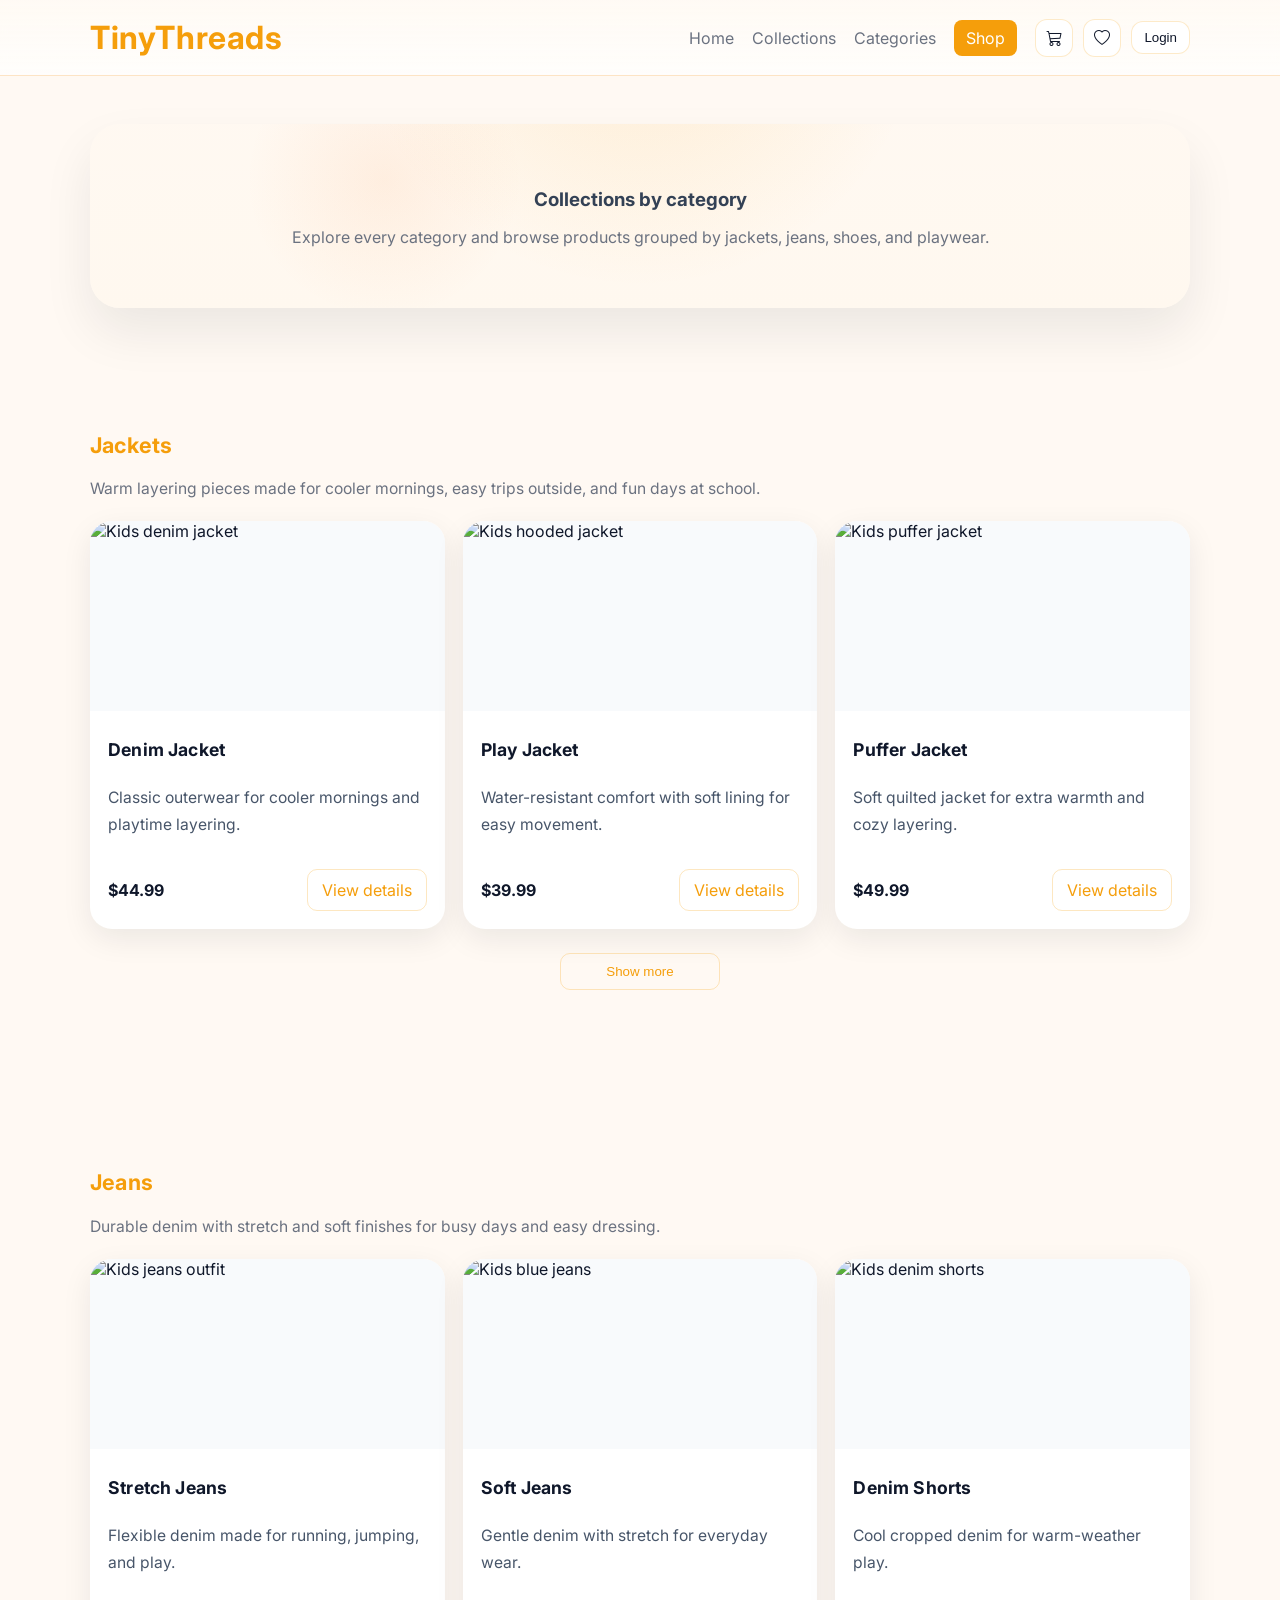
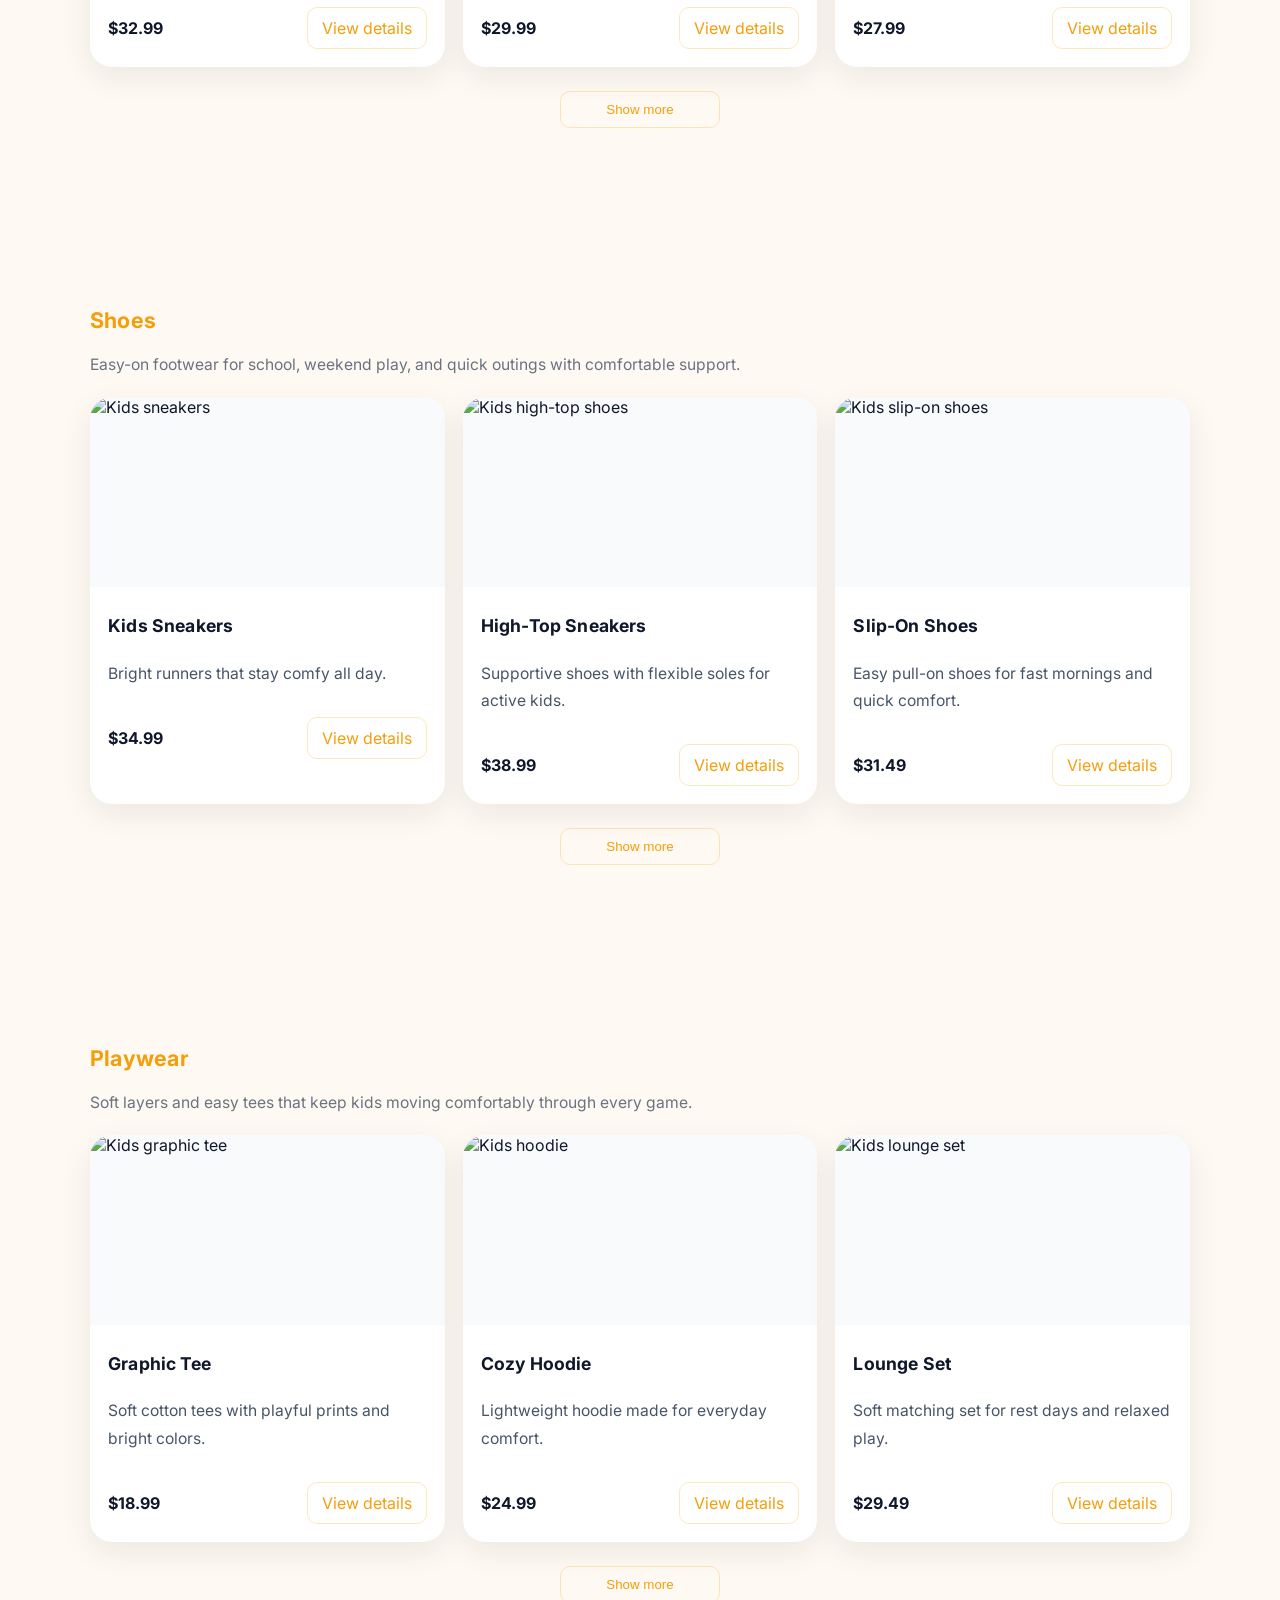
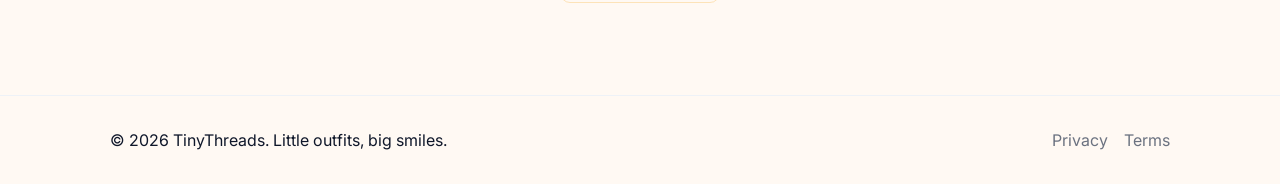
==== commit 8a21445b: "images details" ====
--- a/collections.html
+++ b/collections.html
@@ -68,7 +68,7 @@
                     </div>
                 </article>
                 <article class="card collection-card">
-                    <img loading="lazy" decoding="async" src="https://images.pexels.com/photos/2165137/pexels-photo-2165137.jpeg?auto=compress&cs=tinysrgb&w=900" alt="Kids hooded jacket">
+                    <img loading="lazy" decoding="async" src="https://images.pexels.com/photos/7944023/pexels-photo-7944023.jpeg" alt="Kids hooded jacket">
                     <h4>Play Jacket</h4>
                     <p>Water-resistant comfort with soft lining for easy movement.</p>
                     <div class="card-meta">
@@ -77,7 +77,7 @@
                     </div>
                 </article>
                 <article class="card collection-card">
-                    <img loading="lazy" decoding="async" src="https://images.pexels.com/photos/1302442/pexels-photo-1302442.jpeg?auto=compress&cs=tinysrgb&w=900" alt="Kids puffer jacket">
+                    <img loading="lazy" decoding="async" src="https://images.pexels.com/photos/7375307/pexels-photo-7375307.jpeg" alt="Kids puffer jacket">
                     <h4>Puffer Jacket</h4>
                     <p>Soft quilted jacket for extra warmth and cozy layering.</p>
                     <div class="card-meta">
@@ -86,7 +86,7 @@
                     </div>
                 </article>
                 <article class="card collection-card hidden-card">
-                    <img loading="lazy" decoding="async" src="https://images.pexels.com/photos/6033056/pexels-photo-6033056.jpeg?auto=compress&cs=tinysrgb&w=900" alt="Kids rain jacket">
+                    <img loading="lazy" decoding="async" src="https://images.pexels.com/photos/14753791/pexels-photo-14753791.jpeg" alt="Kids rain jacket">
                     <h4>Rain Jacket</h4>
                     <p>Lightweight, splash-proof jacket for damp weather fun.</p>
                     <div class="card-meta">
@@ -114,7 +114,7 @@
                     </div>
                 </article>
                 <article class="card collection-card">
-                    <img loading="lazy" decoding="async" src="https://images.pexels.com/photos/2886821/pexels-photo-2886821.jpeg?auto=compress&cs=tinysrgb&w=900" alt="Kids blue jeans">
+                    <img loading="lazy" decoding="async" src="https://images.pexels.com/photos/8544384/pexels-photo-8544384.jpeg" alt="Kids blue jeans">
                     <h4>Soft Jeans</h4>
                     <p>Gentle denim with stretch for everyday wear.</p>
                     <div class="card-meta">
@@ -132,7 +132,7 @@
                     </div>
                 </article>
                 <article class="card collection-card">
-                    <img loading="lazy" decoding="async" src="https://images.pexels.com/photos/1239301/pexels-photo-1239301.jpeg?auto=compress&cs=tinysrgb&w=900" alt="Kids denim shorts">
+                    <img loading="lazy" decoding="async" src="https://images.pexels.com/photos/16420016/pexels-photo-16420016.jpeg" alt="Kids denim shorts">
                     <h4>Denim Shorts</h4>
                     <p>Cool cropped denim for warm-weather play.</p>
                     <div class="card-meta">
@@ -160,7 +160,7 @@
                     </div>
                 </article>
                 <article class="card collection-card">
-                    <img loading="lazy" decoding="async" src="https://images.pexels.com/photos/2816486/pexels-photo-2816486.jpeg?auto=compress&cs=tinysrgb&w=900" alt="Kids high-top shoes">
+                    <img loading="lazy" decoding="async" src="https://images.pexels.com/photos/33335315/pexels-photo-33335315.jpeg" alt="Kids high-top shoes">
                     <h4>High-Top Sneakers</h4>
                     <p>Supportive shoes with flexible soles for active kids.</p>
                     <div class="card-meta">
@@ -178,7 +178,7 @@
                     </div>
                 </article>
                 <article class="card collection-card hidden-card">
-                    <img loading="lazy" decoding="async" src="https://images.pexels.com/photos/15745334/pexels-photo-15745334.jpeg?auto=compress&cs=tinysrgb&w=900" alt="Kids sports shoes">
+                    <img loading="lazy" decoding="async" src="https://images.pexels.com/photos/29699313/pexels-photo-29699313.jpeg" alt="Kids sports shoes">
                     <h4>Sport Shoes</h4>
                     <p>Breathable mesh runners made for playground energy.</p>
                     <div class="card-meta">
@@ -197,7 +197,7 @@
             <!-- <p class="category-note">Showing 3 of 4 cozy playwear pieces. Tap “Show more” to explore more styles.</p> -->
             <div class="cards grid-3 category-grid" data-category="playwear">
                 <article class="card collection-card">
-                    <img loading="lazy" decoding="async" src="https://images.pexels.com/photos/1184946/pexels-photo-1184946.jpeg?auto=compress&cs=tinysrgb&w=900" alt="Kids graphic tee">
+                    <img loading="lazy" decoding="async" src="https://images.pexels.com/photos/1073083/pexels-photo-1073083.jpeg?auto=compress&cs=tinysrgb&w=900" alt="Kids graphic tee">
                     <h4>Graphic Tee</h4>
                     <p>Soft cotton tees with playful prints and bright colors.</p>
                     <div class="card-meta">
@@ -206,7 +206,7 @@
                     </div>
                 </article>
                 <article class="card collection-card">
-                    <img loading="lazy" decoding="async" src="https://images.pexels.com/photos/1556710/pexels-photo-1556710.jpeg?auto=compress&cs=tinysrgb&w=900" alt="Kids hoodie">
+                    <img loading="lazy" decoding="async" src="https://images.pexels.com/photos/11286070/pexels-photo-11286070.jpeg" alt="Kids hoodie">
                     <h4>Cozy Hoodie</h4>
                     <p>Lightweight hoodie made for everyday comfort.</p>
                     <div class="card-meta">
@@ -215,7 +215,7 @@
                     </div>
                 </article>
                 <article class="card collection-card">
-                    <img loading="lazy" decoding="async" src="https://images.pexels.com/photos/16137094/pexels-photo-16137094.jpeg?auto=compress&cs=tinysrgb&w=900" alt="Kids lounge set">
+                    <img loading="lazy" decoding="async" src="https://images.pexels.com/photos/20026084/pexels-photo-20026084.jpeg" alt="Kids lounge set">
                     <h4>Lounge Set</h4>
                     <p>Soft matching set for rest days and relaxed play.</p>
                     <div class="card-meta">
@@ -224,7 +224,7 @@
                     </div>
                 </article>
                 <article class="card collection-card hidden-card">
-                    <img loading="lazy" decoding="async" src="https://images.pexels.com/photos/3888308/pexels-photo-3888308.jpeg?auto=compress&cs=tinysrgb&w=900" alt="Kids joggers">
+                    <img loading="lazy" decoding="async" src="https://images.pexels.com/photos/5896755/pexels-photo-5896755.jpeg" alt="Kids joggers">
                     <h4>Joggers</h4>
                     <p>Stretchy joggers designed for endless play and calm comfort.</p>
                     <div class="card-meta">
@@ -385,7 +385,7 @@
             function formatMoney(value){ return '$' + Number(value).toFixed(2); }
 
             function updateCartCount(){
-                const total = Object.values(cart).reduce((sum, item) => sum + item.quantity, 0);
+                const total = Object.keys(cart).length;
                 if(cartCount){ cartCount.textContent = total; cartCount.style.display = total ? 'inline-flex' : 'none'; }
             }
 
@@ -573,7 +573,22 @@
             document.addEventListener('keydown', function(e){ if(e.key === 'Escape'){ closeCartOverlay(); closeFavoritesOverlay(); } });
             if(checkoutButton){ checkoutButton.addEventListener('click', () => { if(!Object.keys(cart).length) return; cart = {}; saveState(); updateCartCount(); renderCart(); closeCartOverlay(); }); }
             if(deleteAllButton){ deleteAllButton.addEventListener('click', () => { if(!Object.keys(cart).length) return; clearCart(); }); }
-
+            window.addEventListener('storage', function(event){
+                if(!['tinythreadsCartByUser','tinythreadsFavoritesByUser','tinythreadsUser'].includes(event.key)) return;
+                currentUser = JSON.parse(localStorage.getItem(STORAGE_USER) || 'null');
+                cartMap = JSON.parse(localStorage.getItem(STORAGE_CART) || '{}');
+                favoriteMap = JSON.parse(localStorage.getItem(STORAGE_FAVORITES) || '{}');
+                cart = currentUser ? (cartMap[currentUser.email] || {}) : {};
+                favorites = currentUser ? (favoriteMap[currentUser.email] || {}) : {};
+                updateCartCount();
+                updateCartButtons();
+                updateFavoriteCount();
+                updateFavoriteButtons();
+                updateAuthNav();
+                if(cartOverlay && cartOverlay.classList.contains('show')){
+                    renderCart();
+                }
+            });
             addCartButtons.forEach(button => {
                 button.addEventListener('click', function(){
                     if(!currentUser){ window.location.href = 'login.html'; return; }
@@ -594,6 +609,16 @@
                 });
             });
 
+            document.querySelectorAll('.collection-card a[href^="details.html?id="]').forEach(link => {
+                const card = link.closest('.collection-card');
+                if(!card) return;
+                const img = card.querySelector('img');
+                if(!img || !img.src) return;
+                const url = new URL(link.href, window.location.href);
+                url.searchParams.set('image', img.src);
+                link.href = url.pathname + url.search;
+            });
+
             updateCartCount();
             updateFavoriteCount();
             updateFavoriteButtons();
--- a/styles.css
+++ b/styles.css
@@ -233,7 +233,25 @@
 .detail-page .detail-panel select{width:100%;padding:12px 14px;border:1px solid #e5e7eb;border-radius:14px;background:#fff}
 .detail-page .detail-panel .detail-actions{display:flex;gap:12px;flex-wrap:wrap}
 .collection-category{margin-top:40px}
-.collection-category h4{margin-bottom:18px}
+.collection-category h4{
+  margin-bottom:18px;
+  color: var(--accent);
+  font-size: 1.35rem;
+  letter-spacing: 0.01em;
+  line-height: 1.2;
+}
+.collection-category p,
+.collection-card p{
+  color: #475569;
+  font-size: 0.98rem;
+  line-height: 1.75;
+  margin-bottom: 1rem;
+}
+.collection-card h4{
+  color: #0f172a;
+  font-size: 1.1rem;
+  margin-bottom: 0.6rem;
+}
   .collection-card img{width:100%;height:190px;object-fit:contain;object-position:center;display:block;background:#f8fafc}
 @media (max-width:900px){
   .hero-inner{grid-template-columns:1fr}
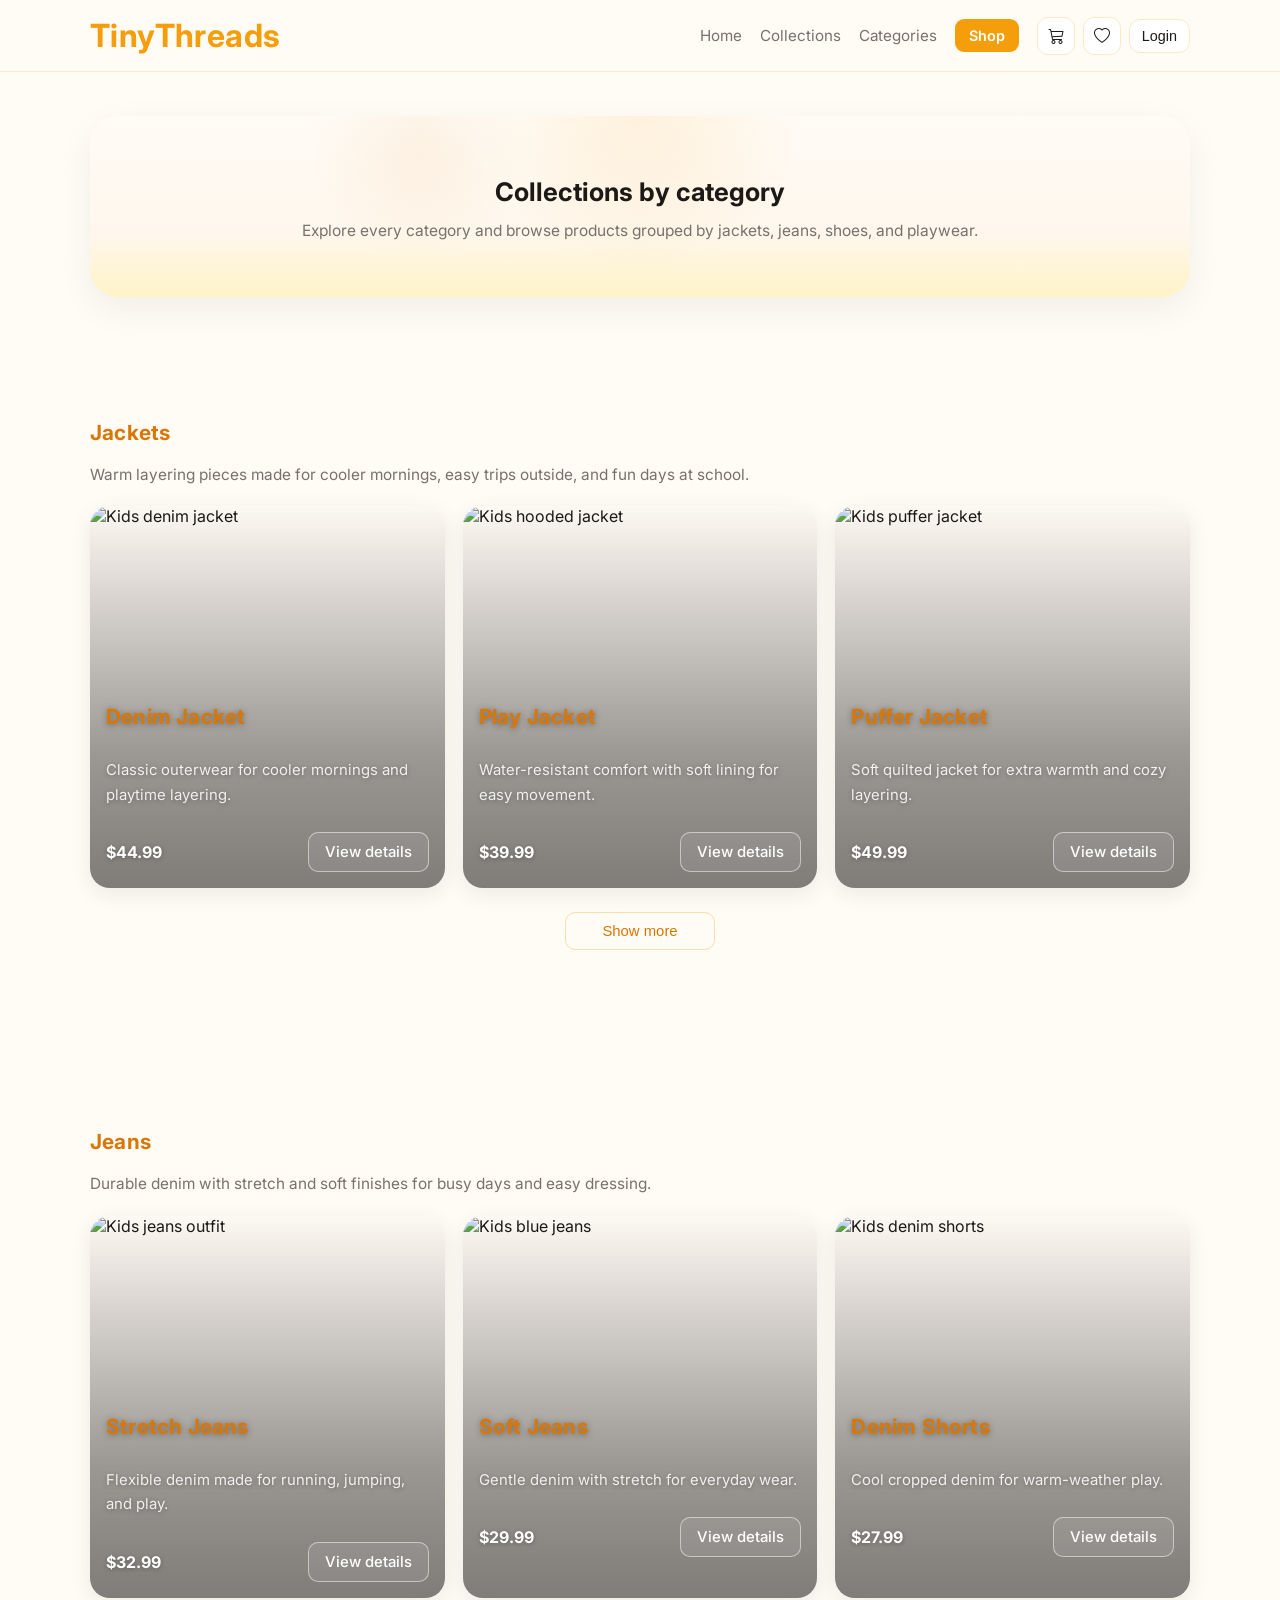
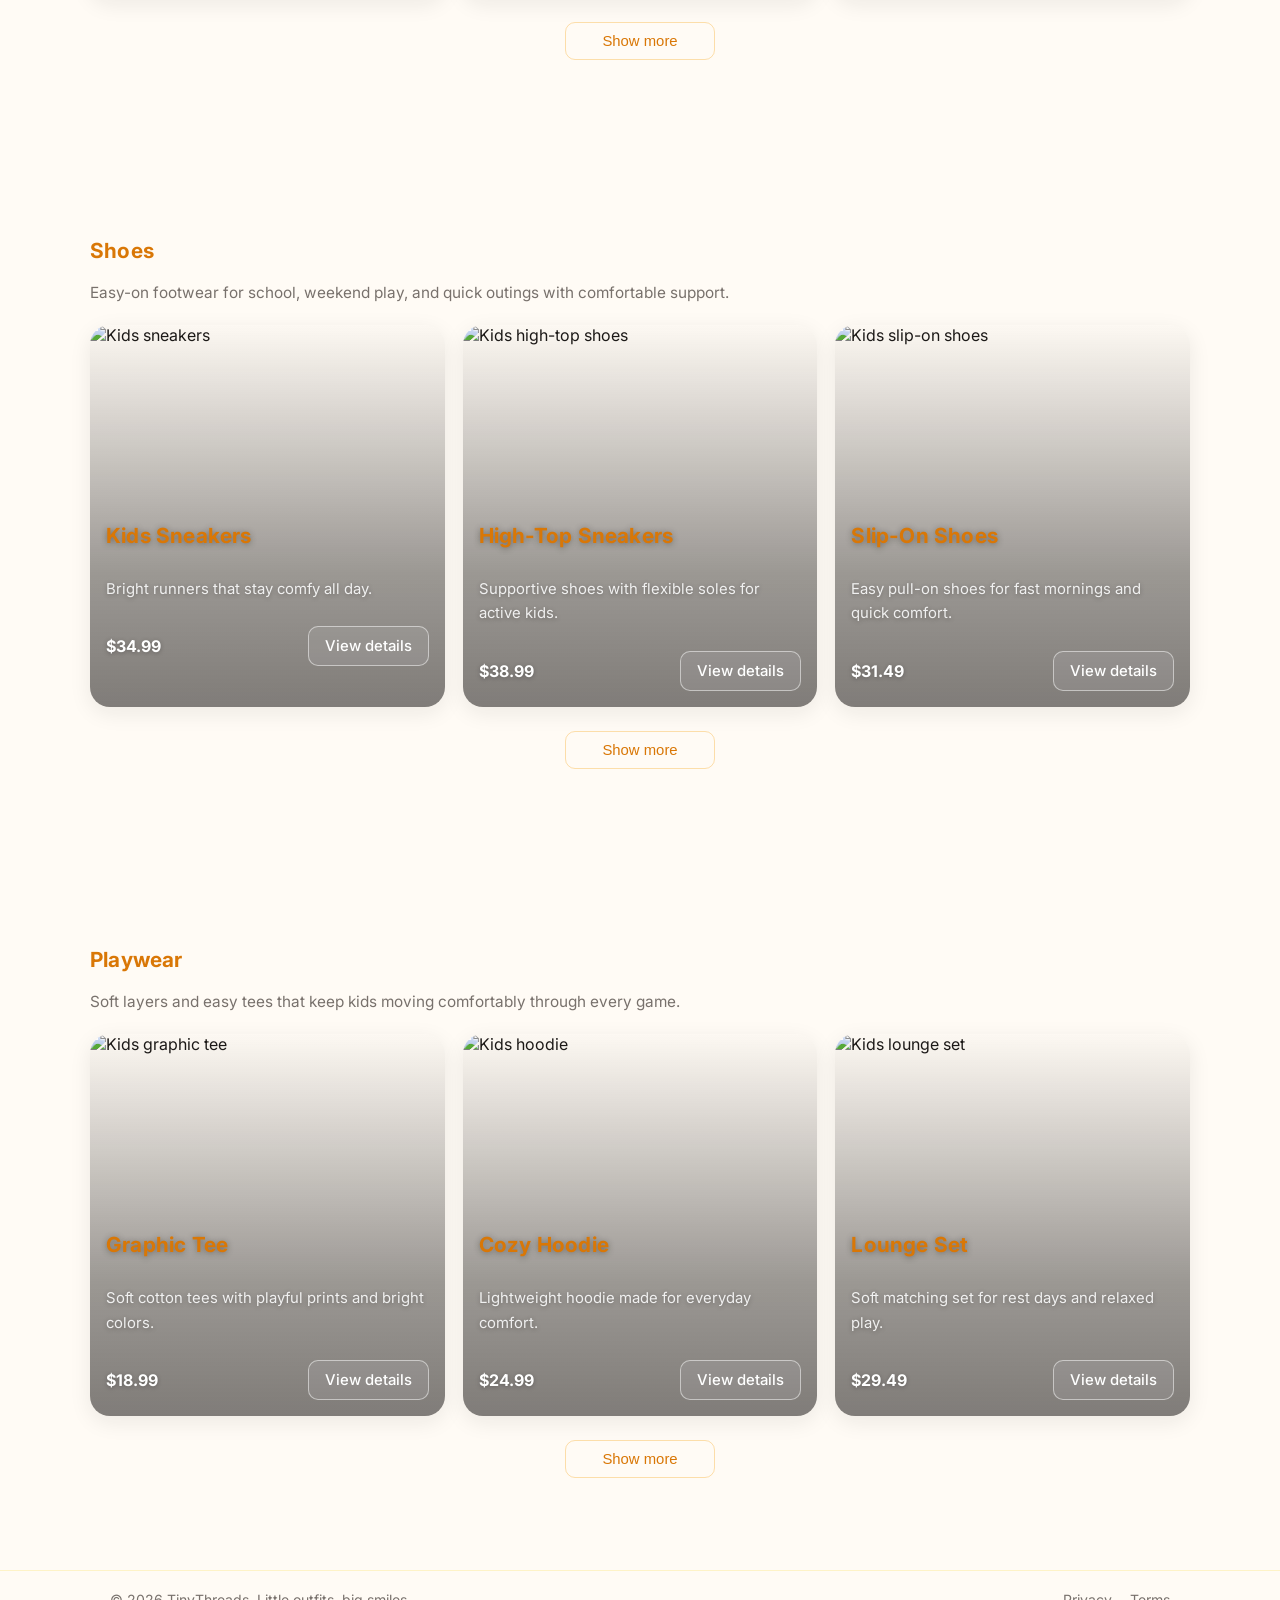
==== commit 30e2ad28: "structure" ====
--- a/collections.html
+++ b/collections.html
@@ -1,4 +1,4 @@
-<!DOCTYPE html>
+﻿<!DOCTYPE html>
 <html lang="en">
 <head>
     <meta charset="UTF-8">
@@ -6,7 +6,7 @@
     <title>TinyThreads | Collections</title>
     <link rel="preconnect" href="https://fonts.googleapis.com">
     <link rel="preconnect" href="https://fonts.gstatic.com" crossorigin>
-    <link rel="stylesheet" href="styles.css">
+    <link rel="stylesheet" href="assets/css/styles.css">
     <link href="https://fonts.googleapis.com/css2?family=Inter:wght@300;400;600;700&display=swap" rel="stylesheet">
     <link rel="stylesheet" href="https://cdn.jsdelivr.net/npm/bootstrap-icons@1.11.3/font/bootstrap-icons.css">
 </head>
@@ -56,7 +56,7 @@
         <section class="container section collection-category" id="jackets">
             <h4>Jackets</h4>
             <p class="category-description">Warm layering pieces made for cooler mornings, easy trips outside, and fun days at school.</p>
-            <!-- <p class="category-note">Showing 3 of 4 best-selling jackets. Tap “Show more” to explore the full collection.</p> -->
+            <!-- <p class="category-note">Showing 3 of 4 best-selling jackets. Tap â€œShow moreâ€ to explore the full collection.</p> -->
             <div class="cards grid-3 category-grid" data-category="jackets">
                 <article class="card collection-card">
                     <img loading="lazy" decoding="async" src="https://images.pexels.com/photos/37478758/pexels-photo-37478758.jpeg?auto=compress&cs=tinysrgb&w=900" alt="Kids denim jacket">
@@ -102,7 +102,7 @@
         <section class="container section collection-category" id="jeans">
             <h4>Jeans</h4>
             <p class="category-description">Durable denim with stretch and soft finishes for busy days and easy dressing.</p>
-            <!-- <p class="category-note">Showing 3 of 4 jeans picks. Use “Show more” to see the full denim lineup.</p> -->
+            <!-- <p class="category-note">Showing 3 of 4 jeans picks. Use â€œShow moreâ€ to see the full denim lineup.</p> -->
             <div class="cards grid-3 category-grid" data-category="jeans">
                 <article class="card collection-card">
                     <img loading="lazy" decoding="async" src="https://images.pexels.com/photos/17839401/pexels-photo-17839401.jpeg?auto=compress&cs=tinysrgb&w=900" alt="Kids jeans outfit">
@@ -148,7 +148,7 @@
         <section class="container section collection-category" id="shoes">
             <h4>Shoes</h4>
             <p class="category-description">Easy-on footwear for school, weekend play, and quick outings with comfortable support.</p>
-            <!-- <p class="category-note">Showing 3 of 4 favorite shoes. Tap “Show more” to view the rest.</p> -->
+            <!-- <p class="category-note">Showing 3 of 4 favorite shoes. Tap â€œShow moreâ€ to view the rest.</p> -->
             <div class="cards grid-3 category-grid" data-category="shoes">
                 <article class="card collection-card">
                     <img loading="lazy" decoding="async" src="https://images.pexels.com/photos/20406227/pexels-photo-20406227.jpeg?auto=compress&cs=tinysrgb&w=900" alt="Kids sneakers">
@@ -194,7 +194,7 @@
         <section class="container section collection-category" id="playwear">
             <h4>Playwear</h4>
             <p class="category-description">Soft layers and easy tees that keep kids moving comfortably through every game.</p>
-            <!-- <p class="category-note">Showing 3 of 4 cozy playwear pieces. Tap “Show more” to explore more styles.</p> -->
+            <!-- <p class="category-note">Showing 3 of 4 cozy playwear pieces. Tap â€œShow moreâ€ to explore more styles.</p> -->
             <div class="cards grid-3 category-grid" data-category="playwear">
                 <article class="card collection-card">
                     <img loading="lazy" decoding="async" src="https://images.pexels.com/photos/1073083/pexels-photo-1073083.jpeg?auto=compress&cs=tinysrgb&w=900" alt="Kids graphic tee">
@@ -292,338 +292,9 @@
             </nav>
         </div>
     </footer>
-    <script>
-        // Mobile nav toggle
-        (function(){
-            const toggle = document.querySelector('.nav-toggle');
-            const nav = document.getElementById('site-nav');
-            if(!toggle || !nav) return;
+        <script src="assets/js/common.js"></script>
+    <script src="assets/js/collections.js"></script>
+</body>
+</html>
 
-            function setOpen(isOpen){
-                nav.classList.toggle('open', isOpen);
-                toggle.setAttribute('aria-expanded', String(!!isOpen));
-            }
 
-            toggle.addEventListener('click', function(e){
-                e.stopPropagation();
-                setOpen(!nav.classList.contains('open'));
-            });
-
-            nav.addEventListener('click', function(e){ if(e.target.tagName === 'A') setOpen(false); });
-            document.addEventListener('click', function(e){ if(!nav.classList.contains('open')) return; if(!nav.contains(e.target) && !toggle.contains(e.target)) setOpen(false); });
-            document.addEventListener('keydown', function(e){ if(e.key === 'Escape') setOpen(false); });
-        })();
-
-        const categoryButtons = document.querySelectorAll('.toggle-category');
-        categoryButtons.forEach(button => {
-            const target = button.dataset.target;
-            const cards = document.querySelectorAll(`#${target} .hidden-card`);
-            if(!cards.length){ button.style.display = 'none'; return; }
-            button.setAttribute('aria-expanded', 'false');
-            button.addEventListener('click', () => {
-                const expanded = button.classList.toggle('expanded');
-                cards.forEach(card => card.classList.toggle('hidden-card', !expanded));
-                button.textContent = expanded ? 'Show less' : 'Show more';
-                button.setAttribute('aria-expanded', String(expanded));
-            });
-        });
-
-        (function(){
-            const cartButton = document.getElementById('cartButton');
-            const favoriteButton = document.getElementById('favoriteButton');
-            const cartCount = document.getElementById('cartCount');
-            const favoriteCount = document.getElementById('favoriteCount');
-            const cartOverlay = document.getElementById('cartOverlay');
-            const favoritesOverlay = document.getElementById('favoritesOverlay');
-            const cartBackdrop = document.getElementById('cartBackdrop');
-            const favoritesBackdrop = document.getElementById('favoritesBackdrop');
-            const closeCart = document.getElementById('closeCart');
-            const closeFavorites = document.getElementById('closeFavorites');
-            const cartItems = document.getElementById('cartItems');
-            const favoritesItems = document.getElementById('favoritesItems');
-            const cartFooter = document.getElementById('cartFooter');
-            const cartTotal = document.getElementById('cartTotal');
-            const checkoutButton = document.getElementById('checkoutButton');
-            const deleteAllButton = document.getElementById('deleteAllButton');
-            const addCartButtons = Array.from(document.querySelectorAll('.add-cart-btn'));
-            const favoriteButtons = Array.from(document.querySelectorAll('.favorite-btn'));
-            const authButton = document.getElementById('authButton');
-            const authMenu = document.getElementById('authMenu');
-            const authChevron = document.getElementById('authChevron');
-            const logoutNavButton = document.getElementById('logoutNavButton');
-            const authLabel = document.getElementById('authLabel');
-
-            const STORAGE_USER = 'tinythreadsUser';
-            const STORAGE_CART = 'tinythreadsCartByUser';
-            const STORAGE_FAVORITES = 'tinythreadsFavoritesByUser';
-            const STORAGE_USERS = 'tinythreadsUsers';
-
-            let currentUser = JSON.parse(localStorage.getItem(STORAGE_USER) || 'null');
-            let cartMap = JSON.parse(localStorage.getItem(STORAGE_CART) || '{}');
-            let favoriteMap = JSON.parse(localStorage.getItem(STORAGE_FAVORITES) || '{}');
-            let cart = currentUser ? (cartMap[currentUser.email] || {}) : {};
-            let favorites = currentUser ? (favoriteMap[currentUser.email] || {}) : {};
-            let users = JSON.parse(localStorage.getItem(STORAGE_USERS) || '{}');
-
-            function saveState(){
-                if(currentUser){
-                    cartMap[currentUser.email] = cart;
-                    favoriteMap[currentUser.email] = favorites;
-                }
-                localStorage.setItem(STORAGE_USER, JSON.stringify(currentUser));
-                localStorage.setItem(STORAGE_CART, JSON.stringify(cartMap));
-                localStorage.setItem(STORAGE_FAVORITES, JSON.stringify(favoriteMap));
-                localStorage.setItem(STORAGE_USERS, JSON.stringify(users));
-                updateCartButtons();
-                updateFavoriteButtons();
-                updateFavoriteCount();
-                if(cartOverlay && !cartOverlay.classList.contains('hidden')){
-                    renderCart();
-                }
-            }
-
-            function formatMoney(value){ return '$' + Number(value).toFixed(2); }
-
-            function updateCartCount(){
-                const total = Object.keys(cart).length;
-                if(cartCount){ cartCount.textContent = total; cartCount.style.display = total ? 'inline-flex' : 'none'; }
-            }
-
-            function updateCartButtons(){
-                addCartButtons.forEach(button => {
-                    const article = button.closest('[data-item]');
-                    const name = article ? article.dataset.item : null;
-                    if(currentUser && name && cart[name] && cart[name].quantity > 0){
-                        button.disabled = true;
-                        button.textContent = 'Added';
-                    } else {
-                        button.disabled = false;
-                        button.textContent = 'Add to Cart';
-                    }
-                });
-            }
-
-            function updateFavoriteCount(){
-                const total = Object.keys(favorites).length;
-                if(favoriteCount){ favoriteCount.textContent = total; favoriteCount.style.display = total ? 'inline-flex' : 'none'; }
-            }
-
-            function updateFavoriteButtons(){
-                favoriteButtons.forEach(button => {
-                    const article = button.closest('[data-item]');
-                    const name = article ? article.dataset.item : null;
-                    const isFavorite = currentUser && name && favorites[name];
-                    button.classList.toggle('active', !!isFavorite);
-                    button.setAttribute('aria-pressed', String(!!isFavorite));
-                    const icon = button.querySelector('.favorite-icon');
-                    if(icon){ icon.className = isFavorite ? 'bi bi-heart-fill favorite-icon' : 'bi bi-heart favorite-icon'; }
-                });
-            }
-
-            function renderCart(){
-                if(!cartItems || !cartFooter || !cartTotal) return;
-                const entries = Object.values(cart);
-                cartItems.innerHTML = '';
-                if(!entries.length){
-                    cartItems.innerHTML = '<p class="empty-cart">Your cart is empty. Add something fun!</p>';
-                    cartFooter.classList.add('hidden');
-                    return;
-                }
-                let total = 0;
-                entries.forEach(item => {
-                    total += item.price * item.quantity;
-                    const row = document.createElement('div');
-                    row.className = 'cart-row';
-                    row.innerHTML = `
-                        <div>
-                            <strong>${item.name}</strong>
-                            <p>${item.quantity} × ${formatMoney(item.price)}</p>
-                        </div>
-                        <div class="cart-row-actions">
-                            <button type="button" class="btn btn-outline cart-decrease" data-item="${item.name}" aria-label="Decrease quantity">
-                                <i class="bi bi-dash-lg" aria-hidden="true"></i>
-                            </button>
-                            <span>${item.quantity}</span>
-                            <button type="button" class="btn btn-outline cart-increase" data-item="${item.name}" aria-label="Increase quantity">
-                                <i class="bi bi-plus-lg" aria-hidden="true"></i>
-                            </button>
-                            <button type="button" class="btn btn-outline cart-delete" data-item="${item.name}" aria-label="Remove item">
-                                <i class="bi bi-trash3" aria-hidden="true"></i>
-                            </button>
-                        </div>
-                    `;
-                    cartItems.appendChild(row);
-                });
-                cartTotal.textContent = formatMoney(total);
-                cartFooter.classList.remove('hidden');
-                cartItems.querySelectorAll('.cart-decrease').forEach(b => b.addEventListener('click', () => adjustQty(b.dataset.item, -1)));
-                cartItems.querySelectorAll('.cart-increase').forEach(b => b.addEventListener('click', () => adjustQty(b.dataset.item, 1)));
-                cartItems.querySelectorAll('.cart-delete').forEach(b => b.addEventListener('click', () => removeItem(b.dataset.item)));
-            }
-
-            function renderFavorites(){
-                if(!favoritesItems) return;
-                const entries = Object.values(favorites);
-                favoritesItems.innerHTML = '';
-                if(!entries.length){
-                    favoritesItems.innerHTML = '<p class="empty-cart">No favorites yet. Save an item you love.</p>';
-                    return;
-                }
-                entries.forEach(item => {
-                    const row = document.createElement('div');
-                    row.className = 'favorite-row';
-                    row.innerHTML = `
-                        <div>
-                            <strong>${item.name}</strong>
-                            <p>${formatMoney(item.price)}</p>
-                        </div>
-                        <button type="button" class="btn btn-outline favorite-remove" data-item="${item.name}" aria-label="Remove favorite">
-                            <i class="bi bi-heart-fill" aria-hidden="true"></i>
-                        </button>
-                    `;
-                    favoritesItems.appendChild(row);
-                });
-                favoritesItems.querySelectorAll('.favorite-remove').forEach(b => b.addEventListener('click', () => removeFavorite(b.dataset.item)));
-            }
-
-            function adjustQty(name, delta){
-                if(!cart[name]) return;
-                cart[name].quantity += delta;
-                if(cart[name].quantity < 1) delete cart[name];
-                saveState(); updateCartCount(); renderCart();
-            }
-
-            function removeItem(name){
-                if(!cart[name]) return;
-                delete cart[name];
-                saveState(); updateCartCount(); renderCart();
-            }
-
-            function clearCart(){
-                cart = {};
-                saveState(); updateCartCount(); renderCart();
-            }
-
-            function removeFavorite(name){
-                if(!favorites[name]) return;
-                delete favorites[name];
-                saveState(); renderFavorites(); updateFavoriteCount(); updateFavoriteButtons();
-            }
-
-            function toggleFavorite(name, price){
-                if(!currentUser){ window.location.href = 'login.html'; return; }
-                if(favorites[name]){ delete favorites[name]; } else { favorites[name] = { name, price }; }
-                saveState(); updateFavoriteCount(); updateFavoriteButtons(); renderFavorites();
-            }
-
-            function openCart(){ if(cartOverlay){ renderCart(); cartOverlay.classList.remove('hidden'); cartOverlay.classList.add('show'); } }
-            function closeCartOverlay(){ if(cartOverlay){ cartOverlay.classList.add('hidden'); cartOverlay.classList.remove('show'); } }
-            function openFavorites(){ if(favoritesOverlay){ renderFavorites(); favoritesOverlay.classList.remove('hidden'); favoritesOverlay.classList.add('show'); } }
-            function closeFavoritesOverlay(){ if(favoritesOverlay){ favoritesOverlay.classList.add('hidden'); favoritesOverlay.classList.remove('show'); } }
-
-            function closeAuthMenu(){ if(authMenu){ authMenu.classList.add('hidden'); }
-                if(authButton){ authButton.setAttribute('aria-expanded', 'false'); }
-            }
-
-            function updateAuthNav(){
-                if(currentUser){
-                    const userName = currentUser.name || currentUser.email.split('@')[0];
-                    authLabel.textContent = `Welcome, ${userName}`;
-                    authButton.setAttribute('aria-label', `Account menu for ${userName}`);
-                    authChevron.classList.remove('hidden');
-                } else {
-                    authLabel.textContent = 'Login';
-                    authButton.setAttribute('aria-label', 'Sign in');
-                    authChevron.classList.add('hidden');
-                    closeAuthMenu();
-                }
-                updateCartButtons();
-                updateFavoriteButtons();
-                updateFavoriteCount();
-                renderFavorites();
-            }
-
-            authButton.addEventListener('click', (event) => {
-                event.stopPropagation();
-                if(!currentUser){ window.location.href = 'login.html'; return; }
-                authMenu.classList.toggle('hidden');
-                authButton.setAttribute('aria-expanded', authMenu.classList.contains('hidden') ? 'false' : 'true');
-            });
-
-            logoutNavButton.addEventListener('click', () => {
-                if(currentUser){ cartMap[currentUser.email] = cart; favoriteMap[currentUser.email] = favorites; }
-                currentUser = null; cart = {}; favorites = {};
-                saveState(); updateAuthNav(); updateCartCount(); updateFavoriteCount();
-                closeAuthMenu(); closeFavoritesOverlay();
-                window.location.href = 'login.html';
-            });
-
-            document.addEventListener('click', function(event){
-                if(currentUser && authMenu && !authMenu.classList.contains('hidden') && !event.target.closest('.auth-dropdown')){
-                    closeAuthMenu();
-                }
-            });
-
-            cartButton.addEventListener('click', () => { if(cartOverlay && cartOverlay.classList.contains('show')){ closeCartOverlay(); } else { openCart(); } });
-            favoriteButton.addEventListener('click', () => { if(!currentUser){ window.location.href = 'login.html'; return; } if(favoritesOverlay && favoritesOverlay.classList.contains('show')){ closeFavoritesOverlay(); } else { openFavorites(); } });
-            if(closeCart){ closeCart.addEventListener('click', closeCartOverlay); }
-            if(closeFavorites){ closeFavorites.addEventListener('click', closeFavoritesOverlay); }
-            if(cartBackdrop){ cartBackdrop.addEventListener('click', closeCartOverlay); }
-            if(favoritesBackdrop){ favoritesBackdrop.addEventListener('click', closeFavoritesOverlay); }
-            document.addEventListener('keydown', function(e){ if(e.key === 'Escape'){ closeCartOverlay(); closeFavoritesOverlay(); } });
-            if(checkoutButton){ checkoutButton.addEventListener('click', () => { if(!Object.keys(cart).length) return; cart = {}; saveState(); updateCartCount(); renderCart(); closeCartOverlay(); }); }
-            if(deleteAllButton){ deleteAllButton.addEventListener('click', () => { if(!Object.keys(cart).length) return; clearCart(); }); }
-            window.addEventListener('storage', function(event){
-                if(!['tinythreadsCartByUser','tinythreadsFavoritesByUser','tinythreadsUser'].includes(event.key)) return;
-                currentUser = JSON.parse(localStorage.getItem(STORAGE_USER) || 'null');
-                cartMap = JSON.parse(localStorage.getItem(STORAGE_CART) || '{}');
-                favoriteMap = JSON.parse(localStorage.getItem(STORAGE_FAVORITES) || '{}');
-                cart = currentUser ? (cartMap[currentUser.email] || {}) : {};
-                favorites = currentUser ? (favoriteMap[currentUser.email] || {}) : {};
-                updateCartCount();
-                updateCartButtons();
-                updateFavoriteCount();
-                updateFavoriteButtons();
-                updateAuthNav();
-                if(cartOverlay && cartOverlay.classList.contains('show')){
-                    renderCart();
-                }
-            });
-            addCartButtons.forEach(button => {
-                button.addEventListener('click', function(){
-                    if(!currentUser){ window.location.href = 'login.html'; return; }
-                    const article = button.closest('[data-item]');
-                    if(!article) return;
-                    const name = article.dataset.item;
-                    const price = Number(article.dataset.price || 0);
-                    if(cart[name]){ cart[name].quantity += 1; } else { cart[name] = { name, price, quantity: 1 }; }
-                    saveState(); updateCartCount(); updateCartButtons(); renderCart();
-                });
-            });
-
-            favoriteButtons.forEach(button => {
-                button.addEventListener('click', function(){
-                    const article = button.closest('[data-item]');
-                    if(!article) return;
-                    toggleFavorite(article.dataset.item, Number(article.dataset.price || 0));
-                });
-            });
-
-            document.querySelectorAll('.collection-card a[href^="details.html?id="]').forEach(link => {
-                const card = link.closest('.collection-card');
-                if(!card) return;
-                const img = card.querySelector('img');
-                if(!img || !img.src) return;
-                const url = new URL(link.href, window.location.href);
-                url.searchParams.set('image', img.src);
-                link.href = url.pathname + url.search;
-            });
-
-            updateCartCount();
-            updateFavoriteCount();
-            updateFavoriteButtons();
-            updateAuthNav();
-        })();
-    </script>
-</body>
-</html>
--- a/assets/css/styles.css
+++ b/assets/css/styles.css
@@ -0,0 +1,1556 @@
+:root {
+  --bg: #fffbf5;
+  --accent: #f59e0b;
+  --accent-dark: #d97706;
+  --accent-light: #fef3c7;
+  --accent-soft: #fff7ed;
+  --text: #1c1917;
+  --text-muted: #78716c;
+  --text-light: #a8a29e;
+  --border: #fde8c8;
+  --border-soft: #fef3c7;
+  --surface: #ffffff;
+  --surface-warm: #fffaf4;
+  --container: 1100px;
+  --radius: 14px;
+  font-family:
+    Inter,
+    system-ui,
+    -apple-system,
+    "Segoe UI",
+    Roboto,
+    "Helvetica Neue",
+    Arial;
+}
+* {
+  box-sizing: border-box;
+}
+html,
+body {
+  height: 100%;
+  margin: 0;
+  background: var(--bg);
+  color: var(--text);
+}
+.container {
+  max-width: var(--container);
+  margin: 0 auto;
+  padding: 0 20px;
+}
+
+/* ── Header ── */
+.site-header {
+  background: rgba(255, 251, 245, 0.96);
+  position: sticky;
+  top: 0;
+  z-index: 40;
+  border-bottom: 1px solid var(--border);
+}
+.header-inner {
+  display: flex;
+  align-items: center;
+  justify-content: space-between;
+  padding: 16px 0;
+}
+.brand {
+  margin: 0;
+  font-weight: 700;
+  color: var(--accent);
+  letter-spacing: 0.4px;
+}
+.brand a {
+  color: inherit;
+  text-decoration: none;
+}
+.nav {
+  display: flex;
+  align-items: center;
+}
+.nav a {
+  margin-left: 18px;
+  color: var(--text-muted);
+  text-decoration: none;
+  font-size: 0.95rem;
+  transition: color 0.2s ease;
+}
+.nav a:hover {
+  color: var(--text);
+}
+.nav a.cta {
+  background: var(--accent);
+  color: #fff;
+  padding: 8px 14px;
+  border-radius: 9px;
+  font-weight: 600;
+  font-size: 0.9rem;
+}
+.nav a.cta:hover {
+  background: var(--accent-dark);
+  color: #fff;
+}
+
+/* ── Nav actions ── */
+.nav-actions {
+  display: flex;
+  align-items: center;
+  gap: 8px;
+  margin-left: 18px;
+}
+.auth-dropdown {
+  position: relative;
+}
+.auth-menu {
+  position: absolute;
+  right: 0;
+  top: calc(100% + 8px);
+  background: var(--surface);
+  border: 1px solid var(--border);
+  border-radius: 14px;
+  box-shadow: 0 16px 36px rgba(28, 25, 23, 0.1);
+  min-width: 180px;
+  overflow: hidden;
+  z-index: 50;
+}
+.auth-menu.hidden {
+  display: none;
+}
+.auth-menu-item {
+  display: block;
+  width: 100%;
+  text-align: left;
+  padding: 12px 16px;
+  border: none;
+  background: none;
+  color: var(--text);
+  cursor: pointer;
+  font-size: 0.93rem;
+}
+.auth-menu-item:hover {
+  background: var(--accent-soft);
+  color: var(--accent-dark);
+}
+.icon-btn {
+  display: inline-flex;
+  align-items: center;
+  justify-content: center;
+  gap: 6px;
+  padding: 8px 12px;
+  border: 1px solid var(--border);
+  border-radius: 11px;
+  background: var(--surface);
+  color: var(--text);
+  cursor: pointer;
+  font-size: 0.9rem;
+  transition: background 0.2s ease, border-color 0.2s ease, transform 0.2s ease;
+}
+.icon-btn:hover {
+  background: var(--accent-soft);
+  border-color: rgba(245, 158, 11, 0.35);
+  transform: translateY(-1px);
+}
+.icon,
+.dropdown-arrow {
+  display: inline-flex;
+  align-items: center;
+  justify-content: center;
+  font-size: 1rem;
+  line-height: 1;
+}
+.badge {
+  display: inline-flex;
+  align-items: center;
+  justify-content: center;
+  width: 18px;
+  height: 18px;
+  font-size: 0.72rem;
+  border-radius: 999px;
+  background: var(--accent);
+  color: #fff;
+  font-weight: 600;
+}
+#cartButton {
+  position: relative;
+  width: 38px;
+  height: 38px;
+  padding: 0;
+  gap: 0;
+}
+#cartButton .badge {
+  position: absolute;
+  top: 0;
+  right: 0;
+  transform: translate(30%, -30%);
+  padding: 0;
+}
+#favoriteButton {
+  position: relative;
+  width: 38px;
+  height: 38px;
+  padding: 0;
+  gap: 0;
+}
+#favoriteButton .badge {
+  position: absolute;
+  top: 0;
+  right: 0;
+  transform: translate(30%, -30%);
+  padding: 0;
+}
+
+/* ── Mobile nav toggle ── */
+.nav-toggle {
+  display: none;
+  border: 0;
+  background: transparent;
+  padding: 8px;
+  margin-left: 8px;
+  cursor: pointer;
+}
+.nav-toggle .bar {
+  display: block;
+  width: 20px;
+  height: 2px;
+  background: var(--accent);
+  margin: 4px 0;
+  border-radius: 2px;
+}
+
+/* ── Hero ── */
+.hero {
+  padding: 60px 0;
+  background: linear-gradient(135deg, #fffbf5 0%, #fff7ed 60%, #fef3c7 100%);
+}
+.hero-inner {
+  display: grid;
+  grid-template-columns: 1.1fr 0.9fr;
+  gap: 36px;
+  align-items: center;
+}
+.hero-copy {
+  display: flex;
+  flex-direction: column;
+  gap: 16px;
+}
+.hero-copy .eyebrow {
+  display: inline-flex;
+  text-transform: uppercase;
+  letter-spacing: 0.18em;
+  font-size: 0.76rem;
+  font-weight: 600;
+  color: var(--accent-dark);
+  margin-bottom: 4px;
+}
+.hero-copy h2 {
+  margin: 0;
+  font-size: clamp(2rem, 3.4vw, 3.1rem);
+  line-height: 1.08;
+  color: var(--text);
+}
+.hero-copy p {
+  margin: 0;
+  color: var(--text-muted);
+  font-size: 1rem;
+  line-height: 1.8;
+  max-width: 520px;
+}
+.hero-ctas {
+  display: flex;
+  flex-wrap: wrap;
+  gap: 10px;
+  margin-top: 6px;
+}
+.hero-stats {
+  display: flex;
+  gap: 24px;
+  flex-wrap: wrap;
+  margin-top: 20px;
+  padding-top: 20px;
+  border-top: 1px solid var(--border-soft);
+}
+.hero-stats div {
+  display: flex;
+  flex-direction: column;
+  gap: 4px;
+}
+.hero-stats strong {
+  font-size: 1.15rem;
+  color: var(--text);
+  font-weight: 700;
+}
+.hero-stats span {
+  font-size: 0.82rem;
+  color: var(--text-muted);
+}
+.hero-slider {
+  position: relative;
+  border-radius: 26px;
+  overflow: hidden;
+  box-shadow: 0 20px 50px rgba(28, 25, 23, 0.1);
+  transition: transform 0.35s ease, box-shadow 0.35s ease;
+}
+.hero-slider:hover {
+  transform: translateY(-4px);
+  box-shadow: 0 28px 60px rgba(28, 25, 23, 0.14);
+}
+
+/* ── Carousel ── */
+.carousel {
+  position: relative;
+  overflow: hidden;
+  min-height: 420px;
+  background: var(--accent-light);
+  touch-action: pan-y;
+}
+.slide {
+  position: absolute;
+  inset: 0;
+  opacity: 0;
+  visibility: hidden;
+  transition: opacity 0.45s ease;
+  pointer-events: none;
+}
+.slide.active {
+  opacity: 1;
+  visibility: visible;
+  pointer-events: auto;
+}
+.slide img {
+  width: 100%;
+  height: 420px;
+  object-fit: cover;
+  display: block;
+  transition: transform 0.4s ease;
+}
+.slide:hover img {
+  transform: scale(1.04);
+}
+.slide-caption {
+  position: absolute;
+  left: 0;
+  right: 0;
+  bottom: 0;
+  padding: 24px;
+  background: linear-gradient(180deg, transparent, rgba(28, 25, 23, 0.62));
+  color: #fff;
+}
+.slide-caption p {
+  margin: 0 0 6px;
+  font-size: 0.88rem;
+  letter-spacing: 0.06em;
+  text-transform: uppercase;
+  opacity: 0.85;
+}
+.slide-caption h3 {
+  margin: 0;
+  font-size: clamp(1.3rem, 2vw, 1.75rem);
+}
+.carousel-controls {
+  position: absolute;
+  top: 50%;
+  left: 16px;
+  right: 16px;
+  display: flex;
+  justify-content: space-between;
+  transform: translateY(-50%);
+}
+.carousel-btn {
+  width: 42px;
+  height: 42px;
+  border-radius: 50%;
+  border: none;
+  background: rgba(255, 255, 255, 0.88);
+  color: var(--text);
+  font-size: 1.1rem;
+  cursor: pointer;
+  display: flex;
+  align-items: center;
+  justify-content: center;
+  box-shadow: 0 4px 16px rgba(28, 25, 23, 0.12);
+  transition: background 0.2s ease, transform 0.2s ease;
+}
+.carousel-btn:hover {
+  background: #fff;
+  transform: scale(1.06);
+}
+.carousel-dots {
+  position: absolute;
+  left: 50%;
+  bottom: 16px;
+  transform: translateX(-50%);
+  display: flex;
+  gap: 8px;
+}
+.dot {
+  width: 10px;
+  height: 10px;
+  border-radius: 50%;
+  border: 1.5px solid rgba(255, 255, 255, 0.8);
+  background: rgba(255, 255, 255, 0.45);
+  cursor: pointer;
+  transition: background 0.2s ease, transform 0.2s ease;
+}
+.dot.active {
+  background: #fff;
+  transform: scale(1.15);
+}
+
+/* ── Sections ── */
+.section {
+  padding: 56px 0;
+}
+.section-title {
+  margin: 0 0 10px;
+  color: var(--text);
+  font-size: 1.6rem;
+  font-weight: 700;
+}
+.section-intro {
+  max-width: 680px;
+  margin-bottom: 28px;
+}
+.section-intro p {
+  margin: 8px 0 0;
+  color: var(--text-muted);
+  font-size: 0.97rem;
+  line-height: 1.8;
+}
+.section-footer {
+  margin-top: 24px;
+  display: flex;
+  justify-content: center;
+  flex-wrap: wrap;
+  gap: 12px;
+}
+
+/* ── Cards ── */
+.cards {
+  display: grid;
+  grid-template-columns: repeat(3, minmax(0, 1fr));
+  gap: 18px;
+}
+.card {
+  background: var(--surface);
+  border-radius: 20px;
+  border: 1px solid var(--border-soft);
+  box-shadow: 0 4px 18px rgba(28, 25, 23, 0.06);
+  overflow: hidden;
+  transition: transform 0.3s ease, box-shadow 0.3s ease;
+}
+.card:hover {
+  transform: translateY(-5px);
+  box-shadow: 0 16px 40px rgba(28, 25, 23, 0.1);
+}
+.card img {
+  width: 100%;
+  height: 190px;
+  object-fit: cover;
+  display: block;
+  transition: transform 0.5s ease;
+}
+.card:hover img {
+  transform: scale(1.04);
+}
+.card h4 {
+  margin: 14px 16px 5px;
+  font-size: 1rem;
+  color: var(--text);
+}
+.card p {
+  margin: 0 16px 16px;
+  color: var(--text-muted);
+  font-size: 0.92rem;
+  line-height: 1.65;
+}
+.card-meta {
+  display: flex;
+  align-items: center;
+  justify-content: space-between;
+  gap: 10px;
+  padding: 0 16px 16px;
+}
+.card-meta strong {
+  color: var(--text);
+  font-size: 1rem;
+  font-weight: 700;
+}
+.card-actions {
+  display: flex;
+  align-items: center;
+  gap: 8px;
+}
+
+/* ── Favorite button ── */
+.favorite-btn {
+  display: inline-flex;
+  align-items: center;
+  justify-content: center;
+  width: 38px;
+  height: 38px;
+  padding: 0;
+  border-radius: 10px;
+  color: var(--text-muted);
+  background: var(--surface);
+  border: 1px solid var(--border);
+  line-height: 1;
+  transition: background 0.2s ease, color 0.2s ease, border-color 0.2s ease;
+}
+.favorite-btn:hover {
+  background: var(--accent-soft);
+  border-color: rgba(245, 158, 11, 0.3);
+  color: var(--accent);
+}
+.favorite-btn.active {
+  color: #ef4444;
+  border-color: rgba(239, 68, 68, 0.22);
+  background: #fff5f5;
+}
+.favorite-btn .favorite-icon {
+  font-size: 1rem;
+  line-height: 1;
+  vertical-align: middle;
+}
+@media (min-width: 901px) {
+  .card .favorite-btn,
+  .category-card .favorite-btn {
+    display: inline-flex;
+    align-items: center;
+    justify-content: center;
+    width: 38px;
+    height: 38px;
+    padding: 0;
+    font-size: 0;
+    line-height: 1;
+  }
+  .card .favorite-btn .favorite-icon,
+  .category-card .favorite-btn .favorite-icon {
+    display: inline-block;
+    font-size: 1rem;
+    line-height: 1;
+    width: 1rem;
+    height: 1rem;
+    vertical-align: top;
+  }
+  #favoriteButton .icon {
+    display: inline-flex;
+    align-items: center;
+    justify-content: center;
+    line-height: 1;
+    font-size: 1rem;
+  }
+}
+
+/* ── Grid helpers ── */
+.grid-4 {
+  grid-template-columns: repeat(4, minmax(0, 1fr));
+}
+.grid-3 {
+  grid-template-columns: repeat(3, minmax(0, 1fr));
+}
+.category-grid {
+  display: grid;
+  grid-template-columns: repeat(3, minmax(0, 1fr));
+  gap: 18px;
+}
+
+/* ── Collection card (image full-bleed with overlay) ── */
+.collection-card {
+  display: flex;
+  flex-direction: column;
+  gap: 12px;
+  position: relative;
+  overflow: hidden;
+  min-height: 320px;
+  padding-top: 185px;
+  background: transparent;
+  border-radius: 20px;
+  box-shadow: 0 6px 22px rgba(28, 25, 23, 0.08);
+  border: none;
+}
+.collection-card::before {
+  content: "";
+  position: absolute;
+  inset: 0;
+  background: linear-gradient(
+    180deg,
+    rgba(28, 25, 23, 0.01) 0%,
+    rgba(28, 25, 23, 0.44) 65%,
+    rgba(28, 25, 23, 0.56) 100%
+  );
+  pointer-events: none;
+  z-index: 1;
+}
+.collection-card img {
+  position: absolute;
+  inset: 0;
+  width: 100%;
+  height: 100%;
+  object-fit: cover;
+  object-position: center;
+  display: block;
+  transition: transform 0.5s ease;
+  z-index: 0;
+}
+.collection-card:hover img {
+  transform: scale(1.05);
+}
+.collection-card > *:not(img) {
+  position: relative;
+  z-index: 2;
+}
+.collection-card h4 {
+  color: #ffffff;
+  font-size: 1.05rem;
+  font-weight: 600;
+  margin-bottom: 0.4rem;
+  text-shadow: 0 1px 6px rgba(28, 25, 23, 0.45);
+}
+.collection-card p {
+  color: rgba(255, 255, 255, 0.88);
+  font-size: 0.93rem;
+  line-height: 1.65;
+  margin-bottom: 0.8rem;
+  text-shadow: 0 1px 4px rgba(28, 25, 23, 0.35);
+}
+.collection-card .card-meta strong {
+  color: #fff;
+  text-shadow: 0 1px 4px rgba(28, 25, 23, 0.35);
+}
+.collection-card .card-meta .btn-outline {
+  border-color: rgba(255, 255, 255, 0.5);
+  color: #fff;
+  background: rgba(255, 255, 255, 0.08);
+}
+.collection-card .card-meta .btn-outline:hover {
+  background: rgba(255, 255, 255, 0.18);
+  border-color: rgba(255, 255, 255, 0.7);
+}
+
+/* ── Collection page specifics ── */
+.collection-category {
+  margin-top: 40px;
+}
+.collection-category h4 {
+  margin-bottom: 16px;
+  color: var(--accent-dark);
+  font-size: 1.3rem;
+  letter-spacing: 0.01em;
+  line-height: 1.2;
+  font-weight: 700;
+}
+.collection-category .category-description {
+  margin: 0 0 18px;
+  color: var(--text-muted);
+  font-size: 0.96rem;
+  line-height: 1.75;
+  max-width: 660px;
+}
+.category-note {
+  margin: 0 0 16px;
+  color: #92400e;
+  font-size: 0.93rem;
+  line-height: 1.6;
+}
+.hidden-card {
+  display: none;
+}
+.toggle-category {
+  min-width: 150px;
+}
+
+/* ── Collection hero banner ── */
+.collection-hero {
+  background:
+    radial-gradient(circle at top center, rgba(245, 158, 11, 0.1), transparent 28%),
+    radial-gradient(circle at 30% 20%, rgba(217, 119, 6, 0.07), transparent 14%),
+    linear-gradient(180deg, #fffbf5 0%, #fff7ed 65%, #fef3c7 100%);
+  border-radius: 28px;
+  padding: 60px 0 52px;
+  margin-top: 44px;
+  margin-bottom: 28px;
+  box-shadow: 0 12px 36px rgba(28, 25, 23, 0.06);
+}
+.collection-hero .section-intro {
+  max-width: 680px;
+  margin: 0 auto;
+  text-align: center;
+}
+.collection-hero .section-intro p {
+  margin-top: 10px;
+}
+
+/* ── Category card ── */
+.category-card {
+  background: var(--surface);
+  border-radius: 20px;
+  box-shadow: 0 6px 22px rgba(28, 25, 23, 0.07);
+  overflow: hidden;
+  text-align: center;
+  transition: transform 0.3s ease, box-shadow 0.3s ease;
+  position: relative;
+  min-height: 300px;
+  padding-top: 185px;
+}
+.category-card::before {
+  content: "";
+  position: absolute;
+  inset: 0;
+  background: linear-gradient(
+    180deg,
+    rgba(28, 25, 23, 0.01) 0%,
+    rgba(28, 25, 23, 0.32) 65%,
+    rgba(28, 25, 23, 0.44) 100%
+  );
+  pointer-events: none;
+  z-index: 1;
+}
+.category-card img {
+  position: absolute;
+  inset: 0;
+  width: 100%;
+  height: 100%;
+  object-fit: cover;
+  display: block;
+  transition: transform 0.5s ease;
+  z-index: 0;
+}
+.category-card:hover img {
+  transform: scale(1.05);
+}
+.category-card > *:not(img) {
+  position: relative;
+  z-index: 2;
+}
+.category-card:hover {
+  transform: translateY(-5px);
+  box-shadow: 0 16px 38px rgba(28, 25, 23, 0.12);
+}
+.category-card h4 {
+  margin: 0;
+  color: #ffffff;
+  font-size: 1.05rem;
+  font-weight: 600;
+  text-shadow: 0 1px 5px rgba(28, 25, 23, 0.4);
+  transition: color 0.2s ease;
+}
+.category-card:hover h4 {
+  color: var(--accent-light);
+}
+.category-heading {
+  display: flex;
+  align-items: center;
+  justify-content: center;
+  gap: 10px;
+  margin: 14px 12px 14px;
+}
+.category-heading h4 {
+  margin: 0;
+}
+.category-heading .favorite-btn {
+  color: rgba(255, 255, 255, 0.8);
+  background: rgba(255, 255, 255, 0.1);
+  border-color: rgba(255, 255, 255, 0.28);
+}
+.category-heading .favorite-btn:hover {
+  background: rgba(255, 255, 255, 0.2);
+  border-color: rgba(255, 255, 255, 0.5);
+  color: #fff;
+}
+.category-heading .favorite-btn.active {
+  color: #fca5a5;
+  background: rgba(239, 68, 68, 0.18);
+  border-color: rgba(239, 68, 68, 0.35);
+}
+.category-actions {
+  display: flex;
+  align-items: center;
+  gap: 8px;
+  margin: 0 12px 14px;
+  min-width: 0;
+}
+.category-actions .add-cart-btn {
+  flex: 1;
+  margin: 0;
+  white-space: nowrap;
+  min-width: 0;
+  overflow: hidden;
+  text-overflow: ellipsis;
+}
+.category-actions .favorite-btn {
+  flex: 0 0 38px;
+  width: 38px;
+  min-width: 38px;
+  margin: 0;
+}
+
+/* ── Testimonials ── */
+.testimonial-grid {
+  display: grid;
+  grid-template-columns: repeat(3, minmax(0, 1fr));
+  gap: 16px;
+}
+.testimonial-card {
+  background: var(--surface);
+  border-radius: 18px;
+  border: 1px solid var(--border-soft);
+  padding: 22px;
+  box-shadow: 0 3px 14px rgba(28, 25, 23, 0.05);
+  transition: transform 0.3s ease, box-shadow 0.3s ease;
+}
+.testimonial-card:hover {
+  transform: translateY(-4px);
+  box-shadow: 0 14px 34px rgba(28, 25, 23, 0.09);
+}
+.testimonial-card p {
+  margin: 0 0 14px;
+  color: #44403c;
+  font-size: 0.95rem;
+  line-height: 1.8;
+}
+.testimonial-card strong {
+  color: var(--text-muted);
+  font-size: 0.88rem;
+}
+
+/* ── Newsletter ── */
+.newsletter {
+  background: linear-gradient(135deg, #fff7ed, #fef3c7);
+  border-radius: 22px;
+  padding: 2px;
+}
+.newsletter-card {
+  display: grid;
+  grid-template-columns: 2fr 1fr;
+  gap: 24px;
+  align-items: center;
+  padding: 30px;
+  border-radius: 20px;
+  background: var(--surface);
+}
+.newsletter-card h3 {
+  margin: 0 0 7px;
+  color: var(--text);
+}
+.newsletter-card p {
+  margin: 0;
+  color: var(--text-muted);
+  line-height: 1.75;
+  font-size: 0.95rem;
+}
+
+/* ── Auth ── */
+.auth-page {
+  display: flex;
+  justify-content: center;
+  align-items: center;
+  min-height: calc(100vh - 150px);
+  padding: 80px 0;
+  background: var(--bg);
+}
+.auth-card,
+.cart-card {
+  background: var(--surface);
+  border-radius: 22px;
+  box-shadow: 0 16px 44px rgba(28, 25, 23, 0.08);
+  border: 1px solid var(--border);
+  padding: 32px;
+}
+.auth-card {
+  width: 100%;
+  max-width: 420px;
+  margin: 0 auto;
+}
+.auth-header {
+  display: flex;
+  justify-content: space-between;
+  align-items: flex-end;
+  gap: 20px;
+  margin-bottom: 24px;
+}
+.auth-form {
+  display: grid;
+  gap: 15px;
+}
+.auth-form label {
+  display: flex;
+  flex-direction: column;
+  gap: 7px;
+  color: #44403c;
+  font-size: 0.93rem;
+  font-weight: 500;
+}
+.auth-form input {
+  padding: 13px 15px;
+  border: 1px solid var(--border);
+  border-radius: 12px;
+  background: var(--surface-warm);
+  color: var(--text);
+  font-size: 0.95rem;
+  transition: border-color 0.2s ease;
+}
+.auth-form input:focus {
+  outline: none;
+  border-color: var(--accent);
+  background: #fff;
+}
+.form-actions {
+  display: flex;
+  gap: 10px;
+  flex-wrap: wrap;
+  margin-top: 6px;
+}
+.form-message {
+  margin-top: 10px;
+  font-size: 0.93rem;
+}
+.form-error {
+  color: #b91c1c;
+}
+.form-success {
+  color: #047857;
+}
+.auth-footer {
+  display: flex;
+  flex-direction: column;
+  gap: 7px;
+  margin-top: 18px;
+  color: var(--text-muted);
+  font-size: 0.93rem;
+}
+.auth-link {
+  background: none;
+  border: none;
+  color: var(--accent-dark);
+  font-weight: 600;
+  cursor: pointer;
+  padding: 0;
+  font-size: inherit;
+}
+.auth-link:hover {
+  text-decoration: underline;
+  color: var(--accent);
+}
+
+/* ── Buttons ── */
+.btn {
+  display: inline-block;
+  padding: 10px 16px;
+  border-radius: 10px;
+  text-decoration: none;
+  border: 0;
+  cursor: pointer;
+  font-size: 0.93rem;
+  font-weight: 500;
+  transition: transform 0.2s ease, box-shadow 0.2s ease, background 0.2s ease, color 0.2s ease;
+}
+.btn:hover {
+  transform: translateY(-2px);
+  box-shadow: 0 8px 20px rgba(245, 158, 11, 0.2);
+}
+.btn-primary {
+  background: var(--accent);
+  color: #fff;
+  font-weight: 600;
+}
+.btn-primary:hover {
+  background: var(--accent-dark);
+}
+.btn-outline {
+  background: transparent;
+  border: 1px solid rgba(245, 158, 11, 0.32);
+  color: var(--accent-dark);
+}
+.btn-outline:hover {
+  background: var(--accent-soft);
+  border-color: rgba(245, 158, 11, 0.5);
+}
+.btn:disabled,
+.btn[disabled] {
+  cursor: not-allowed;
+  opacity: 0.5;
+  transform: none;
+  box-shadow: none;
+  background: #f5f5f4;
+  color: var(--text-light);
+  border-color: #e7e5e4;
+}
+
+/* ── Cart / Favorites overlay ── */
+.cart-header {
+  display: flex;
+  align-items: center;
+  justify-content: space-between;
+  gap: 16px;
+  margin-bottom: 20px;
+}
+.cart-items {
+  display: grid;
+  gap: 12px;
+}
+.cart-row {
+  display: flex;
+  align-items: center;
+  justify-content: space-between;
+  gap: 10px;
+  padding: 12px 0;
+  border-top: 1px solid #f5f5f4;
+}
+.cart-row:first-child {
+  border-top: none;
+}
+.cart-row-actions {
+  display: flex;
+  align-items: center;
+  gap: 6px;
+  flex-wrap: wrap;
+}
+.cart-actions {
+  display: flex;
+  justify-content: flex-end;
+  gap: 10px;
+  flex-wrap: wrap;
+}
+.cart-total {
+  display: flex;
+  align-items: center;
+  justify-content: space-between;
+  gap: 10px;
+  padding: 16px 0;
+  border-top: 1px solid var(--border-soft);
+}
+.cart-total span {
+  color: var(--text-muted);
+  font-size: 0.95rem;
+}
+.cart-total strong {
+  color: var(--text);
+  font-size: 1.1rem;
+}
+.empty-cart {
+  margin: 0;
+  color: var(--text-muted);
+  font-size: 0.96rem;
+}
+.cart-delete {
+  border-color: rgba(220, 38, 38, 0.22);
+  color: #dc2626;
+}
+.cart-delete:hover {
+  background: rgba(220, 38, 38, 0.08);
+  border-color: rgba(220, 38, 38, 0.32);
+}
+.cart-overlay,
+.favorites-overlay {
+  position: fixed;
+  inset: 0;
+  display: none;
+  justify-content: flex-end;
+  z-index: 90;
+}
+.cart-overlay.show,
+.favorites-overlay.show {
+  display: flex;
+}
+.cart-overlay-backdrop {
+  position: absolute;
+  inset: 0;
+  background: rgba(28, 25, 23, 0.38);
+}
+.cart-overlay .cart-card,
+.favorites-overlay .favorites-card {
+  position: relative;
+  margin-left: auto;
+  width: 380px;
+  max-width: 100%;
+  height: 100%;
+  border-radius: 0 0 0 24px;
+  background: var(--surface);
+  box-shadow: -20px 0 56px rgba(28, 25, 23, 0.14);
+  overflow-y: auto;
+  padding: 30px;
+  border: none;
+}
+.favorite-row {
+  display: flex;
+  align-items: center;
+  justify-content: space-between;
+  gap: 10px;
+  padding: 12px 0;
+  border-top: 1px solid #f5f5f4;
+}
+.favorite-row:first-child {
+  border-top: none;
+}
+.favorite-row p {
+  margin: 3px 0 0;
+  color: var(--text-muted);
+  font-size: 0.9rem;
+}
+.favorite-remove {
+  display: inline-flex;
+  align-items: center;
+  justify-content: center;
+  width: 34px;
+  height: 34px;
+  padding: 0;
+  border-radius: 9px;
+  color: #ef4444;
+  border: 1px solid rgba(239, 68, 68, 0.22);
+  background: transparent;
+  cursor: pointer;
+  transition: background 0.2s ease;
+}
+.favorite-remove:hover {
+  background: #fff5f5;
+  border-color: rgba(239, 68, 68, 0.32);
+}
+
+/* ── Split layout ── */
+.split {
+  display: grid;
+  grid-template-columns: 1fr 1.4fr;
+  gap: 28px;
+  align-items: start;
+}
+.split .section-footer {
+  grid-column: 1 / -1;
+}
+.features {
+  padding-left: 18px;
+  color: var(--text-muted);
+  line-height: 2;
+  font-size: 0.95rem;
+}
+
+/* ── Signup form ── */
+.signup-form {
+  display: flex;
+  gap: 8px;
+  margin-top: 12px;
+}
+.signup-form input {
+  flex: 1;
+  padding: 10px 13px;
+  border: 1px solid var(--border);
+  border-radius: 9px;
+  background: var(--surface-warm);
+  color: var(--text);
+  font-size: 0.93rem;
+}
+.signup-form input:focus {
+  outline: none;
+  border-color: var(--accent);
+}
+
+/* ── Eyebrow label ── */
+a .eyebrow,
+.eyebrow {
+  display: inline-block;
+  text-transform: uppercase;
+  letter-spacing: 0.12em;
+  font-size: 0.78rem;
+  font-weight: 600;
+  color: var(--accent-dark);
+  margin-bottom: 14px;
+}
+
+/* ── Detail page ── */
+.detail-page .detail-hero {
+  display: grid;
+  grid-template-columns: 1.08fr 0.92fr;
+  gap: 30px;
+  align-items: start;
+}
+.detail-page .detail-image img {
+  width: 100%;
+  height: auto;
+  display: block;
+  border-radius: 22px;
+  box-shadow: 0 8px 28px rgba(28, 25, 23, 0.08);
+}
+.detail-page .detail-panel {
+  display: flex;
+  flex-direction: column;
+  gap: 16px;
+}
+.detail-page .detail-panel h1 {
+  margin: 0;
+  color: var(--text);
+}
+.detail-page .detail-panel .detail-meta {
+  display: grid;
+  gap: 10px;
+}
+.detail-page .detail-panel label {
+  display: block;
+  font-weight: 600;
+  color: #44403c;
+  margin-bottom: 6px;
+  font-size: 0.92rem;
+}
+.detail-page .detail-panel select {
+  width: 100%;
+  padding: 11px 13px;
+  border: 1px solid var(--border);
+  border-radius: 12px;
+  background: var(--surface-warm);
+  color: var(--text);
+  font-size: 0.93rem;
+  cursor: pointer;
+  transition: border-color 0.2s ease;
+}
+.detail-page .detail-panel select:focus {
+  outline: none;
+  border-color: var(--accent);
+}
+.detail-page .detail-panel .detail-actions {
+  display: flex;
+  gap: 10px;
+  flex-wrap: wrap;
+}
+
+/* ── Contact ── */
+.contact p {
+  color: var(--text-muted);
+  line-height: 1.8;
+}
+.small {
+  font-size: 0.88rem;
+  color: var(--text-muted);
+}
+
+/* ── Footer ── */
+.site-footer {
+  border-top: 1px solid var(--border-soft);
+  padding: 18px 0;
+  margin-top: 36px;
+  background: var(--bg);
+}
+.footer-inner {
+  display: flex;
+  align-items: center;
+  justify-content: space-between;
+}
+.footer-inner p {
+  color: var(--text-muted);
+  font-size: 0.88rem;
+  margin: 0;
+}
+.footer-nav a {
+  margin-left: 14px;
+  color: var(--text-muted);
+  text-decoration: none;
+  font-size: 0.88rem;
+  transition: color 0.2s ease;
+}
+.footer-nav a:hover {
+  color: var(--accent-dark);
+}
+
+/* ── Utility ── */
+.hidden {
+  display: none !important;
+}
+
+/* ── Responsive: 900px ── */
+@media (max-width: 900px) {
+  .nav-actions {
+    margin-left: 0;
+    flex-wrap: wrap;
+    justify-content: flex-start;
+  }
+  .auth-header {
+    flex-direction: column;
+    align-items: flex-start;
+  }
+  .form-actions {
+    width: 100%;
+  }
+  .auth-page {
+    padding-top: 100px;
+    padding-bottom: 80px;
+  }
+  .auth-card {
+    margin-top: 20px;
+    margin-bottom: 20px;
+    padding: 32px 22px;
+  }
+  .auth-footer {
+    margin-top: 24px;
+    padding-bottom: 10px;
+  }
+  .hero-inner {
+    grid-template-columns: 1fr;
+  }
+  .hero-slider {
+    max-width: 100%;
+  }
+  .carousel {
+    min-height: auto;
+  }
+  .slide img {
+    height: 280px;
+  }
+  .cards {
+    grid-template-columns: 1fr;
+  }
+  .testimonial-grid {
+    grid-template-columns: 1fr;
+  }
+  .newsletter-card {
+    grid-template-columns: 1fr;
+  }
+  .split {
+    grid-template-columns: 1fr;
+  }
+  .nav a {
+    margin-left: 12px;
+  }
+  .nav-toggle {
+    display: block;
+  }
+  .nav {
+    display: none;
+    position: fixed;
+    top: 64px;
+    left: 50%;
+    transform: translateX(-50%);
+    background: var(--surface);
+    padding: 14px 22px;
+    border-radius: 14px;
+    border: 1px solid var(--border);
+    box-shadow: 0 10px 30px rgba(28, 25, 23, 0.1);
+    flex-direction: column;
+    align-items: center;
+    min-width: 200px;
+    z-index: 60;
+  }
+  .nav.open {
+    display: flex;
+  }
+  .nav a {
+    margin: 7px 0;
+    text-align: center;
+    width: 100%;
+  }
+  .nav a.cta {
+    margin-top: 6px;
+    text-align: center;
+  }
+  .nav-actions {
+    justify-content: center;
+    width: 100%;
+    margin-top: 8px;
+  }
+  .section-title,
+  .section h3 {
+    padding: 0 20px;
+    box-sizing: border-box;
+  }
+  .section > * {
+    padding: 0 20px;
+    box-sizing: border-box;
+  }
+  .site-footer .footer-inner {
+    flex-direction: column;
+    align-items: flex-start;
+    gap: 10px;
+  }
+  .site-footer .footer-nav {
+    display: flex;
+    flex-direction: column;
+    padding: 0;
+  }
+  .site-footer .footer-nav a {
+    margin: 5px 0;
+  }
+  .brand {
+    margin-left: 12px;
+  }
+  .section .card .card-meta {
+    flex-direction: column;
+    align-items: flex-start;
+    gap: 10px;
+    padding: 0 16px 16px;
+  }
+  .section .card .card-meta strong {
+    font-size: 1rem;
+  }
+  .section .card .card-actions {
+    width: 100%;
+    display: flex;
+    flex-direction: row;
+    align-items: center;
+    gap: 8px;
+  }
+  .section .card .card-actions .add-cart-btn {
+    flex: 1;
+    white-space: nowrap;
+    text-align: center;
+    display: inline-flex;
+    align-items: center;
+    justify-content: center;
+  }
+  .section .card .card-actions .favorite-btn {
+    flex: 0 0 38px;
+    width: 38px;
+    height: 38px;
+    min-width: 38px;
+    display: inline-flex;
+    align-items: center;
+    justify-content: center;
+    padding: 0;
+  }
+  .section .card .card-actions .favorite-btn .favorite-icon {
+    display: flex;
+    align-items: center;
+    justify-content: center;
+    line-height: 1;
+  }
+  .section .card h4,
+  .section .card p,
+  .section .card-meta,
+  .category-card h4,
+  .testimonial-card p,
+  .section-intro p,
+  .newsletter-card h3,
+  .newsletter-card p {
+    padding-left: 20px;
+    padding-right: 20px;
+    margin-left: 0;
+    box-sizing: border-box;
+  }
+  .section.split > div:first-child > p {
+    padding-left: 20px;
+    padding-right: 20px;
+  }
+  .section.split > div:first-child > .features {
+    padding-left: 20px;
+    padding-right: 20px;
+  }
+  .category-grid {
+    grid-template-columns: 1fr;
+    gap: 14px;
+  }
+  .detail-page .detail-hero {
+    grid-template-columns: 1fr;
+  }
+  .detail-page .detail-image {
+    display: flex;
+    justify-content: center;
+  }
+  .detail-page .detail-image img {
+    width: 100%;
+    max-width: 540px;
+    margin: 0 auto 24px;
+  }
+  .detail-page .detail-panel {
+    width: 100%;
+  }
+  .category-card h4 {
+    word-wrap: break-word;
+    overflow-wrap: break-word;
+    hyphens: auto;
+    font-size: clamp(0.95rem, 2vw, 1.05rem);
+  }
+}
+
+/* ── Responsive: 600px ── */
+@media (max-width: 600px) {
+  .signup-form {
+    flex-direction: column;
+    align-items: stretch;
+  }
+  .signup-form input {
+    width: 100%;
+    margin: 0;
+  }
+  .signup-form .btn {
+    width: 100%;
+    margin-top: 8px;
+  }
+  .newsletter {
+    padding-top: 26px;
+    padding-bottom: 26px;
+  }
+  .newsletter-card {
+    padding: 20px;
+    border-radius: 16px;
+  }
+  .category-card {
+    text-align: center;
+  }
+  .category-card h4 {
+    margin: 10px 14px;
+    word-break: break-word;
+  }
+  .category-card .btn {
+    margin: 0 14px 14px;
+    display: block;
+    width: calc(100% - 28px);
+  }
+  .category-actions {
+    margin: 0 14px 14px;
+    display: flex;
+    align-items: center;
+    gap: 8px;
+  }
+  .category-actions .btn {
+    margin: 0;
+    width: auto;
+    display: inline-flex;
+    align-items: center;
+    justify-content: center;
+    flex: 0 0 auto;
+    white-space: nowrap;
+  }
+  .category-actions .add-cart-btn {
+    flex: 1;
+    text-align: center;
+    justify-content: center;
+  }
+  .category-actions .favorite-btn {
+    flex: 0 0 38px;
+    width: 38px;
+    height: 38px;
+    min-width: 38px;
+    display: inline-flex;
+    align-items: center;
+    justify-content: center;
+    padding: 0;
+  }
+  .category-actions .favorite-btn .favorite-icon {
+    display: flex;
+    align-items: center;
+    justify-content: center;
+    line-height: 1;
+  }
+}
+
+/* ── Performance: GPU compositing for image cards ── */
+.collection-card,
+.category-card,
+.card {
+  transform: translateZ(0);
+  backface-visibility: hidden;
+}
+
+.collection-card img,
+.category-card img,
+.card img {
+  will-change: transform;
+  transform: translateZ(0);
+}
+
+.collection-card img,
+.category-card img {
+  transition: transform 0.4s cubic-bezier(0.25, 0.46, 0.45, 0.94);
+}
+
+/* ── Keyboard focus ── */
+:root.keyboard .nav a:focus,
+:root.keyboard .btn:focus,
+:root.keyboard a:focus {
+  outline: 2px solid rgba(245, 158, 11, 0.5);
+  outline-offset: 2px;
+  border-radius: 4px;
+}
